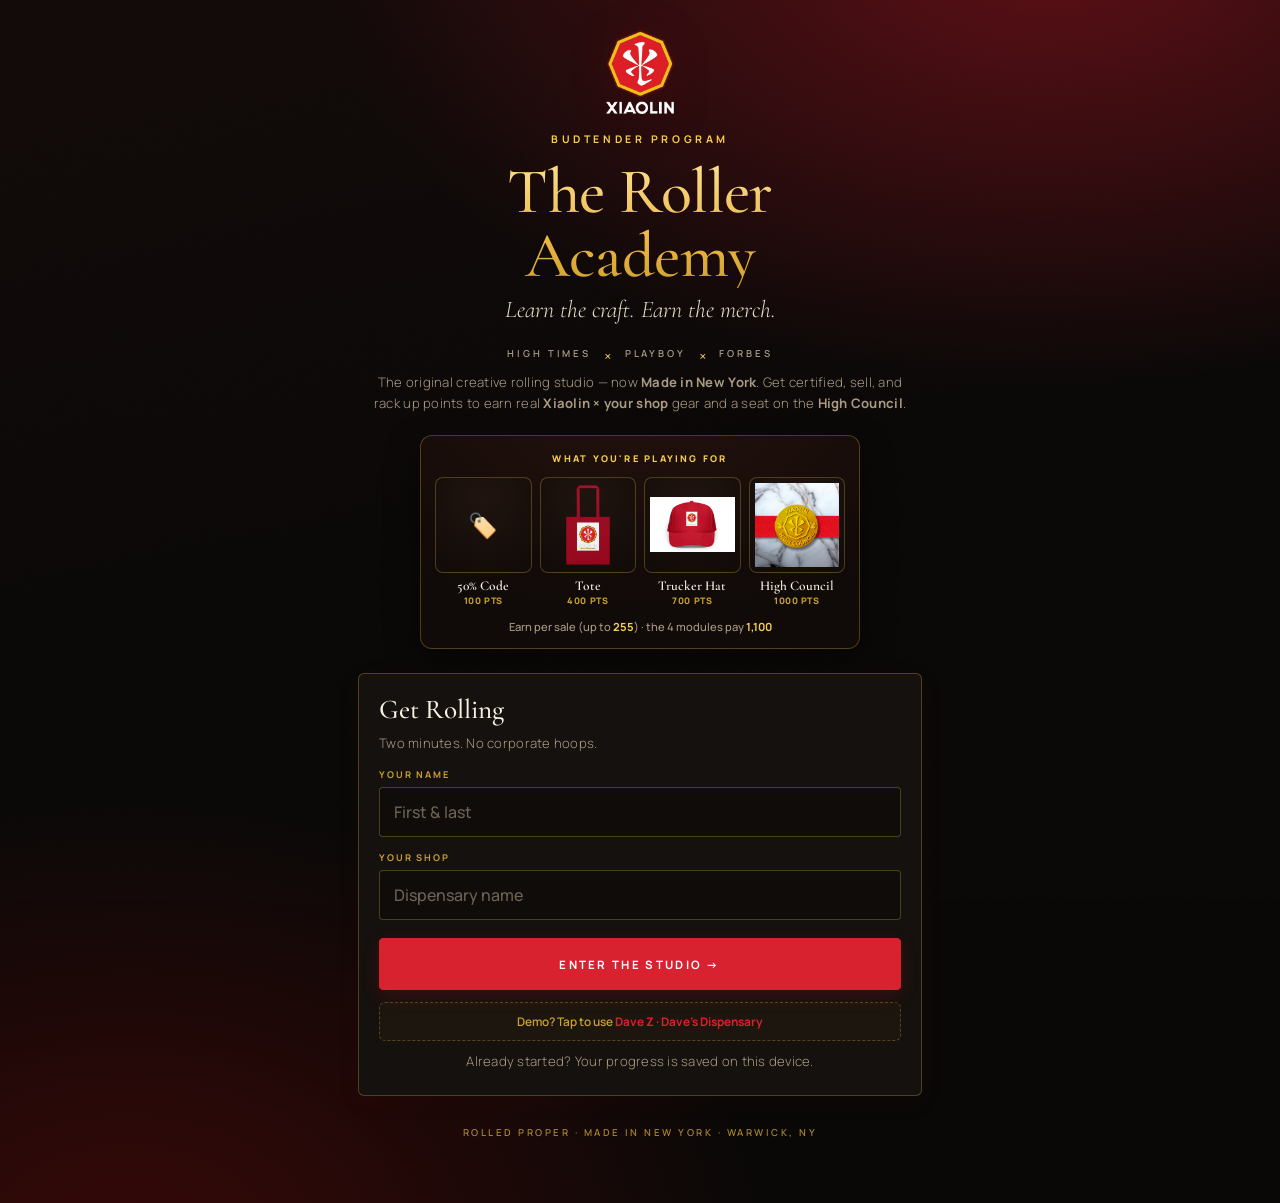
==== index.html @ da80cfe7 "Multi-user + admin panel + exchange; calibrate points; remove OCR (keep receipt pic) - Module points" ====
<!DOCTYPE html>
<html lang="en">
<head>
<meta charset="UTF-8">
<meta name="viewport" content="width=device-width, initial-scale=1, maximum-scale=1, viewport-fit=cover">
<title>Made in Xiaolin · Roller Academy</title>
<meta name="description" content="Budtender training for Made in Xiaolin — Colorado's only creative rolling studio. Learn the lineup, pass the quizzes, earn the merch. Rolled Proper.">
<meta name="theme-color" content="#0a0807">
<link rel="icon" href="img/xiaolin-logo.png">
<link rel="apple-touch-icon" href="img/xiaolin-logo.png">
<!-- Open Graph for shareability -->
<meta property="og:title" content="Made in Xiaolin · Roller Academy">
<meta property="og:description" content="Train on the lineup, pass the quizzes, earn the merch. Rolled Proper.">
<meta property="og:image" content="img/cannagars/godfather.png">
<meta property="og:type" content="website">
<link rel="preconnect" href="https://fonts.googleapis.com">
<link rel="preconnect" href="https://fonts.gstatic.com" crossorigin>
<link href="https://fonts.googleapis.com/css2?family=Cormorant+Garamond:ital,wght@0,400;0,500;0,600;1,400;1,500&family=Manrope:wght@300;400;500;600;700;800&family=Noto+Serif+SC:wght@300;500;700&display=swap" rel="stylesheet">
<link rel="stylesheet" href="styles.css">
</head>
<body>
<div class="paper-noise"></div>
<div class="wrap"><div id="app"></div></div>
<script src="data.js"></script>
<script src="app.js"></script>
</body>
</html>
---- styles.css ----
/* Made in Xiaolin — Roller Academy. Dark luxe theme matching madeinxiaolin.com
   (black #000 / signature gold #f5ce50 / deep red #780a0a) + the SYPP Cloud Bar
   deck's lacquer-red hero. Black + gold + red. */
:root{
  --bg:#0a0807; --bg2:#1f0e0b;
  --ink:#f8f1e2; --ink-soft:#e6dac4; --mute:#ab9a82; --dim:#8b7a68;
  --red:#d8222f; --red-deep:#9a1320; --red-br:#ff5a4a;
  --gold:#f5ce50; --gold-deep:#caa12f; --gold-soft:#f0d98a;
  --line:rgba(245,206,80,.24); --line-soft:rgba(245,206,80,.10);
  --card:#15110e; --card-line:rgba(245,206,80,.26);
  --good:#48b478; --good-soft:rgba(72,180,120,.13);
  --serif:'Cormorant Garamond',Georgia,serif;
  --sc:'Noto Serif SC',serif;
  --sans:'Manrope',-apple-system,BlinkMacSystemFont,'Segoe UI',sans-serif;
}
*{margin:0;padding:0;box-sizing:border-box}
html{scroll-behavior:smooth;-webkit-text-size-adjust:100%;text-size-adjust:100%}
body{
  background:
    radial-gradient(95% 60% at 82% -4%, rgba(154,19,32,.55), transparent 60%),
    radial-gradient(80% 60% at 10% 104%, rgba(122,10,10,.4), transparent 62%),
    linear-gradient(168deg, #120a09, var(--bg) 55%) fixed;
  background-color:var(--bg);
  color:var(--ink);font-family:var(--sans);font-weight:300;-webkit-font-smoothing:antialiased;
  min-height:100vh;min-height:100dvh;
  overflow-x:hidden;overscroll-behavior-y:none;
  -webkit-tap-highlight-color:transparent;
}
.paper-noise{position:fixed;inset:0;z-index:0;pointer-events:none;opacity:.05;mix-blend-mode:overlay;
  background-image:url("data:image/svg+xml,%3Csvg xmlns='http://www.w3.org/2000/svg' width='140' height='140'%3E%3Cfilter id='n'%3E%3CfeTurbulence type='fractalNoise' baseFrequency='.85' numOctaves='2'/%3E%3C/filter%3E%3Crect width='100%25' height='100%25' filter='url(%23n)' opacity='.5'/%3E%3C/svg%3E");}
.wrap{position:relative;z-index:1;max-width:600px;margin:0 auto;
  padding:0 max(18px,env(safe-area-inset-left)) calc(64px + env(safe-area-inset-bottom)) max(18px,env(safe-area-inset-right));}

/* top bar */
.topbar{display:flex;align-items:center;justify-content:space-between;padding:calc(14px + env(safe-area-inset-top)) 2px 14px;}
.topbar .brand{display:flex;align-items:center;gap:10px}
.topbar .brand img{height:34px;width:auto}
.topbar .brand .nm{font-family:var(--serif);font-size:1.15rem;color:var(--gold);font-weight:600;line-height:1;letter-spacing:.01em}
.topbar .brand .ac{font-size:.52rem;letter-spacing:.34em;text-transform:uppercase;color:var(--gold-deep);font-weight:700;margin-top:3px}
.topbar .pts{font-size:.62rem;letter-spacing:.18em;text-transform:uppercase;color:var(--gold-deep);font-weight:700;text-align:right}
.topbar .pts b{display:block;font-family:var(--serif);font-size:1.5rem;color:var(--gold);font-weight:600;letter-spacing:0}

.kicker{font-size:.66rem;letter-spacing:.34em;text-transform:uppercase;color:var(--gold);font-weight:700;margin-bottom:.9rem}
h1{font-family:var(--serif);font-weight:500;font-size:clamp(2.2rem,7vw,3.4rem);line-height:1;letter-spacing:-.01em;
  color:var(--gold);background:linear-gradient(180deg,#fbe08f,#e8b13c 70%,#caa12f);-webkit-background-clip:text;background-clip:text;-webkit-text-fill-color:transparent}
h2{font-family:var(--serif);font-weight:500;font-size:1.7rem;line-height:1.05;color:var(--ink);margin-bottom:.5rem}
h3{font-weight:700;font-size:.95rem;color:var(--ink)}
.lead{font-size:1.08rem;font-weight:300;line-height:1.55;color:var(--ink-soft);}
p{font-weight:300;line-height:1.62;color:var(--ink-soft);}
.serif-i{font-family:var(--serif);font-style:italic;color:var(--gold-deep);font-weight:500}
.gold{color:var(--gold-deep);font-weight:600}.red-t{color:var(--red);font-weight:600}
.hr{height:2px;background:linear-gradient(90deg,var(--gold),var(--red),transparent);border:0;margin:1.4rem 0;opacity:.75}
.sub{font-size:.82rem;color:var(--mute);letter-spacing:.02em;margin-top:.4rem}
.tag{display:inline-block;border:1px solid var(--line);border-radius:2px;padding:.4em 1em;font-size:.6rem;letter-spacing:.24em;text-transform:uppercase;color:var(--gold-deep);font-weight:700}

/* hero cover */
.cover{text-align:center;padding:30px 6px 10px}
.cover .seal{height:84px;width:auto;margin:0 auto 18px;display:block;filter:drop-shadow(0 4px 18px rgba(90,8,14,.25))}
.cover h1{font-size:clamp(2.6rem,9vw,4rem)}
.cover .promise{font-family:var(--serif);font-style:italic;font-size:1.5rem;color:var(--ink-soft);margin-top:.4rem}
.cover .marque{display:flex;align-items:center;justify-content:center;gap:.8rem;font-size:.6rem;letter-spacing:.3em;text-transform:uppercase;color:var(--mute);margin:18px 0 6px;font-weight:600;flex-wrap:wrap}
.cover .marque .x{color:var(--gold);font-family:var(--serif);font-style:italic;font-size:1.2rem;letter-spacing:0}

/* cards */
.card{background:var(--card);border:1px solid var(--card-line);border-radius:6px;padding:22px 20px;margin:14px 0;box-shadow:0 6px 24px rgba(90,8,14,.07)}
.card.flush{padding:0;overflow:hidden}
.field{margin-top:14px}
label{display:block;font-size:.58rem;letter-spacing:.2em;text-transform:uppercase;color:var(--gold-deep);font-weight:700;margin-bottom:6px}
input{width:100%;padding:13px 14px;background:#0f0c0a;border:1.5px solid var(--card-line);border-radius:4px;
  font-family:var(--sans);font-size:16px;color:var(--ink);font-weight:500;transition:border-color .15s,box-shadow .15s}
input:focus{outline:none;border-color:var(--gold);box-shadow:0 0 0 3px rgba(245,206,80,.14)}
input::placeholder{color:#6f6354}

.btn{display:block;width:100%;padding:16px 0;margin-top:18px;background:var(--red);color:#fff;border:1.5px solid var(--red);
  border-radius:4px;font-family:var(--sans);font-size:.72rem;font-weight:700;letter-spacing:.2em;text-transform:uppercase;
  cursor:pointer;box-shadow:0 6px 18px rgba(179,18,31,.22);transition:all .16s;text-align:center;
  touch-action:manipulation;-webkit-user-select:none;user-select:none;min-height:52px}
.btn:active{transform:scale(.985);box-shadow:0 3px 10px rgba(179,18,31,.2)}
.btn:disabled{opacity:.4;cursor:not-allowed;transform:none}
.btn.ghost{background:transparent;color:var(--red);box-shadow:none}
.btn.ghost:hover{background:rgba(179,18,31,.06)}
.btn.gold{background:var(--gold);border-color:var(--gold);box-shadow:0 6px 18px rgba(169,121,26,.28);color:#241400}
.btn.gold:hover{background:var(--gold-deep)}

.err{color:var(--red);font-size:.78rem;margin-top:10px;font-weight:600;display:none}
.err.show{display:block}
.demo-hint{text-align:center;margin-top:12px;font-size:.74rem;color:var(--gold-deep);font-weight:600;cursor:pointer;
  border:1px dashed var(--card-line);border-radius:6px;padding:9px 10px;background:rgba(169,121,26,.05);touch-action:manipulation}
.demo-hint:active{background:rgba(169,121,26,.12)}
.demo-hint strong{color:var(--red)}

/* progress */
.prog-outer{background:var(--line-soft);border-radius:8px;height:12px;overflow:hidden;margin:8px 0 4px}
.prog-inner{background:linear-gradient(90deg,var(--gold),var(--red));height:100%;width:0;transition:width .5s;border-radius:8px}
.prog-label{font-size:.72rem;color:var(--mute);font-weight:600;letter-spacing:.04em}

/* training modules */
.mod-head{display:flex;align-items:center;justify-content:space-between;gap:10px;margin:22px 0 10px;padding-bottom:8px;border-bottom:1px solid var(--line-soft)}
.mod-head .mod-lvl{display:inline-block;font-size:.54rem;letter-spacing:.18em;text-transform:uppercase;font-weight:800;
  color:#241400;background:var(--gold);padding:3px 8px;border-radius:100px;margin-right:9px;vertical-align:middle}
.mod-head .mod-ttl{font-family:var(--serif);font-size:1.35rem;color:var(--ink);font-weight:600}
.mod-head .mod-bonus{flex-shrink:0;font-size:.62rem;letter-spacing:.1em;text-transform:uppercase;font-weight:800;color:var(--gold-deep);white-space:nowrap}
.mod-head.done .mod-bonus{color:var(--good)}
.mod-head.done .mod-lvl{background:var(--good);color:#fff}
.mod-head.capstone .mod-lvl{background:linear-gradient(180deg,#fbe08f,#caa12f);color:#241400}
.mod-head.capstone .mod-ttl{color:var(--gold)}
.sect-card.council-card{background:radial-gradient(120% 120% at 50% 0%, #1c0a08, #100a08 75%);border-color:var(--gold-soft)}
.sect-card.council-card .st{color:var(--gold)}
.sect-card.council-card.locked{opacity:.6}

/* section grid */
.sect-grid{display:grid;grid-template-columns:1fr 1fr;gap:12px;margin:16px 0}
.sect-card{display:block;text-decoration:none;color:var(--ink);background:var(--card);border:1px solid var(--card-line);
  border-radius:6px;padding:16px 15px;position:relative;transition:transform .15s,box-shadow .15s,border-color .15s}
.sect-card:hover{transform:translateY(-2px);box-shadow:0 8px 20px rgba(90,8,14,.1);border-color:var(--red)}
.sect-card.passed{border-color:var(--good);background:var(--good-soft)}
.sect-card.locked{opacity:.55;pointer-events:none}
.sect-card .sn{font-size:.56rem;letter-spacing:.2em;text-transform:uppercase;color:var(--gold-deep);font-weight:700}
.sect-card .st{font-family:var(--serif);font-size:1.25rem;font-weight:600;color:var(--ink);line-height:1.05;margin-top:3px}
.sect-card .sd{font-size:.7rem;color:var(--mute);margin-top:3px}
.sect-card .badge{position:absolute;top:12px;right:13px;font-size:1rem;font-weight:800}
.sect-card.passed .badge{color:var(--good)}

/* training reading view */
.reader-hero{width:100%;height:200px;object-fit:cover;border-radius:6px;margin-bottom:6px;border:1px solid var(--card-line)}
.reader p{margin-bottom:1rem;font-size:1.02rem}
.reader p:first-of-type{font-size:1.12rem;color:var(--ink)}

/* products */
.prod-row{display:flex;gap:14px;align-items:center;padding:14px 0;border-bottom:1px solid var(--line-soft)}
.prod-row:last-child{border-bottom:0}
.prod-row img{width:64px;height:64px;object-fit:contain;flex-shrink:0;filter:drop-shadow(0 4px 10px rgba(90,8,14,.18))}
.prod-row .pn{font-family:var(--serif);font-size:1.15rem;color:var(--ink);font-weight:600;line-height:1}
.prod-row .pl{font-size:.58rem;letter-spacing:.16em;text-transform:uppercase;color:var(--gold-deep);font-weight:700;margin:3px 0}
.prod-row .pinfo{flex:1;min-width:0}
.prod-row .pspecs{font-family:var(--sc);font-size:.72rem;color:var(--gold-deep);font-weight:500;margin:2px 0 3px;letter-spacing:.01em}
.prod-row .pprice{flex-shrink:0;align-self:flex-start;font-family:var(--serif);font-weight:600;font-size:1.25rem;color:var(--gold);margin-left:6px;white-space:nowrap}
.prod-row .pprice.none{font-size:.7rem;color:var(--dim);font-weight:600;font-family:var(--sans);letter-spacing:.04em;align-self:center}
.prod-row .pprice .pearn{display:block;font-family:var(--sans);font-size:.56rem;letter-spacing:.08em;text-transform:uppercase;color:var(--good);font-weight:800;margin-top:2px;text-align:right}
.prod-row .pb{font-size:.78rem;color:var(--mute);line-height:1.4}

/* official spec sheet */
.spec-link{display:block;text-decoration:none;margin:6px 0 4px}
.spec-sheet{width:100%;border-radius:6px;border:1px solid var(--card-line);box-shadow:0 6px 20px rgba(90,8,14,.1);display:block}
.spec-link span{display:block;text-align:center;font-size:.62rem;letter-spacing:.16em;text-transform:uppercase;color:var(--gold-deep);font-weight:700;margin-top:6px}

/* training movie CTA */
.movie-cta{display:block;text-decoration:none;background:linear-gradient(150deg,#5d090f,#7c0d15);color:#ffe6a8;
  border:1px solid var(--gold-soft);border-radius:8px;padding:15px 18px;margin:4px 0 16px;font-weight:700;font-size:.95rem;
  font-family:var(--serif);box-shadow:0 6px 18px rgba(90,8,14,.18);transition:transform .15s}
.movie-cta:active{transform:scale(.99)}
.movie-cta span{display:block;font-family:var(--sans);font-weight:500;font-size:.7rem;letter-spacing:.04em;color:#e7c9ad;margin-top:3px;text-transform:none}

/* quiz */
.qcard{background:var(--card);border:1px solid var(--card-line);border-radius:6px;padding:18px;margin:14px 0;transition:border-color .15s}
.qcard.correct{border-color:var(--good);background:var(--good-soft)}
.qcard.wrong{border-color:var(--red);background:rgba(216,34,47,.12)}
.qprompt{font-family:var(--serif);font-size:1.3rem;font-weight:600;color:var(--ink);line-height:1.2;margin-bottom:12px}
.qopt{display:flex;align-items:flex-start;gap:10px;padding:12px 14px;border:1.5px solid var(--card-line);border-radius:4px;
  cursor:pointer;background:#0f0c0a;margin-bottom:8px;transition:border-color .12s,background .12s}
.qopt:hover{border-color:var(--gold)}
.qopt.sel{border-color:var(--gold);background:rgba(245,206,80,.10)}
.qopt input{width:18px;height:18px;margin-top:2px;accent-color:var(--red);flex-shrink:0}
.qopt span{font-size:.92rem;color:var(--ink-soft);font-weight:400;line-height:1.35}
.qexplain{margin-top:10px;font-size:.82rem;color:var(--ink-soft);line-height:1.45;padding:10px 13px;background:rgba(169,121,26,.08);border-radius:4px;border-left:3px solid var(--gold)}
.qexplain strong{color:var(--ink)}

/* score / unlock */
.score{border-radius:8px;padding:24px;text-align:center;margin:18px 0;color:#fff}
.score.pass{background:linear-gradient(150deg,var(--good),#0f5c2d)}
.score.fail{background:linear-gradient(150deg,var(--red-deep),var(--red))}
.score .pct{font-family:var(--serif);font-size:3.2rem;line-height:1;font-weight:600}
.score .tag{color:rgba(255,255,255,.9);border:0;padding:0;display:block;margin-top:4px}
.score .msg{margin-top:10px;font-size:.92rem;line-height:1.5;color:rgba(255,255,255,.95)}

.unlock{background:linear-gradient(150deg,#5d090f,#7c0d15 60%,var(--gold-deep));color:#f7efdd;border-radius:10px;
  padding:26px 22px;text-align:center;margin:18px 0;box-shadow:0 14px 40px rgba(90,8,14,.3);border:1px solid var(--gold-soft)}
.unlock .ut{font-size:.6rem;letter-spacing:.3em;text-transform:uppercase;color:var(--gold-soft);font-weight:700}
.unlock h2{font-family:var(--serif);color:#fff;font-size:2rem;margin:8px 0 4px}
.unlock .code{font-family:var(--sc);font-size:1.5rem;letter-spacing:.12em;background:rgba(255,255,255,.1);
  border:1px dashed var(--gold-soft);padding:12px;border-radius:6px;margin:14px 0;color:#ffe6a8;font-weight:500;word-break:break-all}
.unlock .gv{font-size:.85rem;color:#e7c9ad;margin-top:8px}

/* code chip on dashboard */
.codechip{background:var(--gold);color:#241400;border-radius:6px;padding:14px 16px;text-align:center;margin:12px 0}
.codechip .l{font-size:.56rem;letter-spacing:.2em;text-transform:uppercase;font-weight:700}
.codechip .c{font-family:var(--sc);font-size:1.3rem;letter-spacing:.12em;margin-top:4px;font-weight:500}
.codechip.locked{background:rgba(245,206,80,.05);border:1px dashed var(--card-line);color:var(--mute)}

.perks{display:grid;grid-template-columns:1fr 1fr;gap:10px;margin-top:8px}
.perk{background:var(--card);border:1px solid var(--card-line);border-radius:6px;padding:14px}
.perk .pi{font-size:1.3rem}
.perk .pt{font-family:var(--serif);font-size:1.05rem;color:var(--ink);font-weight:600;margin-top:4px;line-height:1.05}
.perk .pp{font-size:.74rem;color:var(--mute);margin-top:3px;line-height:1.35}

/* cover earn-strip (merch hype) */
.earn-strip{margin:20px auto 0;max-width:440px;padding:16px 14px 14px;border-radius:12px;
  background:radial-gradient(120% 120% at 50% -10%, #23110d, #100a08 75%);border:1px solid var(--card-line);box-shadow:0 12px 34px rgba(0,0,0,.4)}
.earn-strip .es-head{font-size:.58rem;letter-spacing:.24em;text-transform:uppercase;color:var(--gold);font-weight:800;margin-bottom:12px}
.earn-strip .es-row{display:grid;grid-template-columns:repeat(4,1fr);gap:8px}
.es-item{display:flex;flex-direction:column;align-items:center}
.es-pic{width:100%;aspect-ratio:1;border-radius:8px;background:radial-gradient(120% 120% at 50% 20%,#20140f,#0c0807);
  border:1px solid var(--card-line);display:flex;align-items:center;justify-content:center;overflow:hidden}
.es-pic img{width:100%;height:100%;object-fit:contain;padding:5px}
.es-pic span{font-size:1.5rem}
.es-c{font-family:var(--serif);font-size:.84rem;color:var(--ink);font-weight:600;margin-top:6px;line-height:1.05;text-align:center}
.es-p{font-size:.56rem;letter-spacing:.06em;text-transform:uppercase;color:var(--gold-deep);font-weight:800;margin-top:1px}
.earn-strip .es-rule{font-size:.7rem;color:var(--mute);font-weight:500;margin-top:12px;text-align:center}
.earn-strip .es-rule b{color:var(--gold)}

/* points hero */
.pts-hero{position:relative;overflow:hidden;margin:16px 0 6px;padding:24px 20px 18px;border-radius:12px;text-align:center;
  background:radial-gradient(120% 100% at 50% -10%, #2a0f0c, #100a08 72%);border:1px solid var(--card-line);
  box-shadow:0 14px 40px rgba(0,0,0,.45)}
.pts-hero .ph-glow{position:absolute;top:-40%;left:50%;transform:translateX(-50%);width:240px;height:240px;
  background:radial-gradient(circle, rgba(245,206,80,.28), transparent 62%);pointer-events:none}
.pts-hero .ph-num{position:relative;font-family:var(--serif);font-weight:600;font-size:3.6rem;line-height:1;
  background:linear-gradient(180deg,#fbe899,#e8b13c 70%,#caa12f);-webkit-background-clip:text;background-clip:text;-webkit-text-fill-color:transparent}
.pts-hero .ph-num span{font-size:1rem;letter-spacing:.1em;text-transform:uppercase;margin-left:7px;-webkit-text-fill-color:var(--gold-deep)}
.pts-hero .ph-sub{position:relative;color:var(--ink-soft);font-size:.85rem;font-weight:600;margin-top:4px}
.pts-hero .ph-bar{position:relative;height:10px;border-radius:6px;background:rgba(245,206,80,.12);margin:18px 0 22px;overflow:visible}
.pts-hero .ph-fill{height:100%;border-radius:6px;background:linear-gradient(90deg,var(--red),var(--gold));box-shadow:0 0 14px rgba(245,206,80,.5);transition:width .6s}
.pts-hero .ph-cap{position:absolute;top:14px;transform:translateX(-50%);font-size:.54rem;letter-spacing:.05em;color:var(--dim);font-weight:700;white-space:nowrap}
.pts-hero .ph-cap.end{left:auto;right:0;transform:none;color:var(--gold)}
.pts-hero .ph-rule{position:relative;font-size:.74rem;color:var(--mute);font-weight:500}
.pts-hero .ph-rule b{color:var(--gold)}

/* rewards vault header */
.vault-head{display:flex;align-items:baseline;justify-content:space-between;margin:26px 0 10px}
.vault-head h3{font-family:var(--serif);font-size:1.5rem;color:var(--gold);font-weight:600}
.vault-link{font-size:.66rem;letter-spacing:.16em;text-transform:uppercase;color:var(--red-br);font-weight:700;text-decoration:none}

/* merch ladder */
.merch-ladder{display:flex;flex-direction:column;gap:12px}
.merch-ladder.compact{display:grid;grid-template-columns:1fr 1fr;gap:10px}
.ml-item{display:flex;gap:14px;align-items:center;background:var(--card);border:1px solid var(--card-line);border-radius:10px;overflow:hidden;transition:border-color .15s}
.merch-ladder.compact .ml-item{flex-direction:column;gap:0;text-align:center}
.ml-item.got{border-color:var(--gold);box-shadow:0 0 0 1px rgba(245,206,80,.3),0 8px 24px rgba(245,206,80,.08)}
.ml-item.locked{opacity:.82}
.ml-media{position:relative;width:108px;height:108px;flex-shrink:0;display:flex;align-items:center;justify-content:center;
  background:radial-gradient(120% 120% at 50% 20%, #20140f, #0c0807);overflow:hidden}
.merch-ladder.compact .ml-media{width:100%;height:120px}
.ml-media img{width:100%;height:100%;object-fit:contain;padding:8px}
.ml-item.locked .ml-media img{filter:grayscale(.55) brightness(.8)}
.ml-ico{font-size:2.6rem}
.ml-badge{position:absolute;bottom:6px;left:50%;transform:translateX(-50%);font-size:.56rem;letter-spacing:.08em;font-weight:800;
  text-transform:uppercase;padding:3px 9px;border-radius:100px;white-space:nowrap;
  background:rgba(0,0,0,.7);color:var(--gold);border:1px solid var(--card-line)}
.ml-item.got .ml-badge{background:var(--gold);color:#241400;border-color:var(--gold)}
.ml-body{padding:12px 14px 12px 0;flex:1;min-width:0}
.merch-ladder.compact .ml-body{padding:10px 10px 14px}
.ml-t{font-family:var(--serif);font-size:1.2rem;color:var(--ink);font-weight:600;line-height:1.05}
.ml-co{font-size:.6rem;letter-spacing:.14em;text-transform:uppercase;color:var(--gold-deep);font-weight:700;margin-top:3px}
.ml-d{font-size:.78rem;color:var(--mute);line-height:1.4;margin-top:5px}

/* admin chip */
.admin-chip{font-size:.56rem;letter-spacing:.16em;text-transform:uppercase;font-weight:800;color:#241400;background:var(--gold);
  padding:5px 10px;border-radius:100px;text-decoration:none;white-space:nowrap}
.admin-chip:active{opacity:.85}

/* admin panel */
.wrap-admin{position:relative;z-index:1;max-width:680px;margin:0 auto;
  padding:max(14px,env(safe-area-inset-top)) 18px calc(56px + env(safe-area-inset-bottom))}
.adm-stats{display:grid;grid-template-columns:repeat(4,1fr);gap:8px;margin:14px 0 18px}
.adm-stat{background:var(--card);border:1px solid var(--card-line);border-radius:8px;padding:12px 6px;text-align:center}
.adm-stat b{display:block;font-family:var(--serif);font-size:1.5rem;color:var(--gold);font-weight:600;line-height:1}
.adm-stat{font-size:.54rem;letter-spacing:.12em;text-transform:uppercase;color:var(--mute);font-weight:700}
.adm-store{font-family:var(--serif);font-size:1.05rem;color:var(--ink);font-weight:600;margin:16px 0 8px;display:flex;justify-content:space-between;align-items:baseline}
.adm-store span{font-family:var(--sans);font-size:.6rem;letter-spacing:.14em;text-transform:uppercase;color:var(--gold-deep);font-weight:700}
.adm-user{display:flex;align-items:center;justify-content:space-between;gap:10px;background:var(--card);border:1px solid var(--card-line);
  border-radius:8px;padding:13px 15px;margin-bottom:8px;text-decoration:none;transition:border-color .15s}
.adm-user:active{border-color:var(--gold)}
.au-n{font-family:var(--serif);font-size:1.1rem;color:var(--ink);font-weight:600;display:flex;align-items:center;gap:7px}
.au-admin{font-size:.5rem;letter-spacing:.1em;background:var(--red);color:#fff;padding:2px 6px;border-radius:100px;font-weight:800;font-family:var(--sans)}
.au-s{font-size:.72rem;color:var(--mute);margin-top:2px}
.au-p{flex-shrink:0;font-family:var(--serif);font-size:1.4rem;color:var(--gold);font-weight:600;text-align:right;line-height:1}
.au-p span{display:block;font-family:var(--sans);font-size:.5rem;letter-spacing:.12em;text-transform:uppercase;color:var(--mute);font-weight:700}
.qc-out{margin-top:14px;text-align:center;background:rgba(245,206,80,.06);border:1px solid var(--card-line);border-radius:8px;padding:16px}
.qc-h{font-family:var(--serif);font-size:1.05rem;color:var(--good);font-weight:600}
.qc-qr{width:150px;height:150px;border-radius:8px;margin:10px auto;display:block;background:#fff;padding:6px}
.qc-link{font-family:var(--sc);font-size:.72rem;color:var(--gold);word-break:break-all;cursor:pointer;background:rgba(0,0,0,.3);padding:8px;border-radius:6px}
.qc-hint{font-size:.68rem;color:var(--mute);margin-top:8px}
.cert-score{display:flex;align-items:center;justify-content:space-between;background:var(--good-soft);border:1px solid var(--good);
  border-radius:8px;padding:11px 16px;margin:10px 0}
.cert-score span{font-size:.66rem;letter-spacing:.14em;text-transform:uppercase;color:var(--good);font-weight:800}
.cert-score b{font-family:var(--serif);font-size:1.6rem;color:var(--good);font-weight:700}

/* exchange */
.ex-grid{display:grid;grid-template-columns:1fr 1fr;gap:12px;margin:8px 0}
.ex-item{background:var(--card);border:1px solid var(--card-line);border-radius:10px;overflow:hidden;display:flex;flex-direction:column}
.ex-item.can{border-color:var(--gold)}
.ex-media{position:relative;height:120px;background:radial-gradient(120% 120% at 50% 20%,#20140f,#0c0807);display:flex;align-items:center;justify-content:center}
.ex-media img{width:100%;height:100%;object-fit:contain;padding:10px}
.ex-item.no .ex-media img{filter:grayscale(.5) brightness(.85)}
.ex-tag{position:absolute;top:7px;left:7px;font-size:.5rem;letter-spacing:.12em;text-transform:uppercase;font-weight:800;
  background:rgba(0,0,0,.65);color:var(--gold);border:1px solid var(--card-line);padding:2px 7px;border-radius:100px}
.ex-b{padding:11px 12px 13px}
.ex-n{font-family:var(--serif);font-size:1.05rem;color:var(--ink);font-weight:600;line-height:1.1}
.ex-p{font-family:var(--sc);font-size:.82rem;color:var(--gold-deep);font-weight:600;margin:3px 0 8px}
.ex-b .btn{margin-top:0;font-size:.6rem;padding:11px 0;min-height:0}

/* receipt thumbs + sale rows */
.rcpt-thumb{width:34px;height:34px;object-fit:cover;border-radius:4px;border:1px solid var(--card-line);cursor:pointer;flex-shrink:0}
.sale-row .sr-name{flex:1;min-width:0}
.sale-row .sr-pts{color:var(--good);font-weight:700;font-family:var(--sans);font-size:.78rem}
.sale-row .sr-amt{font-family:var(--sc);color:var(--gold-deep);font-weight:600}
.img-light{position:fixed;inset:0;z-index:50;background:rgba(0,0,0,.88);display:flex;align-items:center;justify-content:center;padding:24px;cursor:zoom-out}
.img-light img{max-width:100%;max-height:100%;border-radius:8px;box-shadow:0 12px 50px rgba(0,0,0,.6)}

/* commissary redemption rows */
.comm-row{display:flex;align-items:center;gap:13px;padding:11px 0;border-bottom:1px solid var(--line-soft)}
.comm-row:last-child{border-bottom:0}
.comm-row img{width:46px;height:46px;object-fit:contain;flex-shrink:0}
.comm-row.got img{filter:drop-shadow(0 0 8px rgba(245,206,80,.4))}
.comm-row .comm-n{flex:1;font-family:var(--serif);font-size:1.1rem;color:var(--ink);font-weight:600}
.comm-row .comm-p{font-family:var(--sc);font-size:.82rem;color:var(--gold-deep);font-weight:600;white-space:nowrap}
.comm-row.got .comm-p{color:var(--good)}

/* locked council */
.council.locked{filter:saturate(.9)}
.council-seal.dim{filter:grayscale(.5) brightness(.7);opacity:.85}

/* two-step unlock tracker */
.unlock-steps{margin-top:14px;display:flex;flex-direction:column;gap:8px}
.unlock-step{display:flex;align-items:center;gap:11px;padding:11px 13px;border:1.5px solid var(--card-line);border-radius:6px;background:#0f0c0a}
.unlock-step.done{border-color:var(--good);background:var(--good-soft)}
.unlock-step .us-tick{flex-shrink:0;width:24px;height:24px;border-radius:50%;display:flex;align-items:center;justify-content:center;
  font-weight:800;font-size:.9rem;background:var(--line-soft);color:var(--mute)}
.unlock-step.done .us-tick{background:var(--good);color:#fff}
.unlock-step .us-l{font-family:var(--serif);font-size:1.05rem;font-weight:600;color:var(--ink);line-height:1.1}
.unlock-step .us-s{font-size:.72rem;color:var(--mute);margin-top:1px}

/* receipt scanner */
.sel{width:100%;padding:14px;min-height:52px;background:#0f0c0a;border:1.5px solid var(--card-line);border-radius:4px;
  font-family:var(--sans);font-size:16px;color:var(--ink);font-weight:500;-webkit-appearance:none;appearance:none;
  background-image:url("data:image/svg+xml,%3Csvg xmlns='http://www.w3.org/2000/svg' width='12' height='8'%3E%3Cpath d='M1 1l5 5 5-5' stroke='%23f5ce50' stroke-width='1.6' fill='none'/%3E%3C/svg%3E");
  background-repeat:no-repeat;background-position:right 16px center;padding-right:38px}
.sel:focus{outline:none;border-color:var(--gold);box-shadow:0 0 0 3px rgba(245,206,80,.14)}
.scan-drop{display:flex;align-items:center;justify-content:center;min-height:160px;padding:20px 16px;border:2px dashed var(--card-line);
  border-radius:8px;background:rgba(169,121,26,.05);cursor:pointer;text-align:center;overflow:hidden;transition:border-color .15s,background .15s}
.scan-drop > div{width:100%;max-width:100%}
.scan-t{max-width:100%;text-transform:none}
.scan-s{text-transform:none}
.scan-drop:hover{border-color:var(--red)}
.scan-drop.scanning{border-color:var(--gold);background:rgba(169,121,26,.12)}
.scan-drop.captured{border-style:solid;border-color:var(--good);padding:0}
.scan-ico{font-size:2.2rem}
.scan-t{font-family:var(--serif);font-size:1.1rem;color:var(--ink);font-weight:600;margin-top:6px;line-height:1.2}
.scan-s{font-size:.7rem;color:var(--mute);margin-top:3px;letter-spacing:.02em}
.scan-prev{width:100%;max-height:280px;object-fit:cover;display:block}

/* OCR result */
.ocr{margin-top:12px;border-radius:6px;padding:13px 15px;font-size:.86rem;line-height:1.45}
.ocr.scanning{background:rgba(245,206,80,.08);border:1px solid var(--card-line);color:var(--gold-soft);font-weight:600;display:flex;align-items:center;gap:8px}
.ocr.ok{background:var(--good-soft);border:1px solid var(--good);color:var(--ink)}
.ocr.warn{background:rgba(216,34,47,.10);border:1px solid var(--red);color:var(--ink-soft)}
.ocr .ocr-h{font-family:var(--serif);font-size:1.1rem;font-weight:600;margin-bottom:3px}
.ocr.ok .ocr-h{color:var(--good)} .ocr.warn .ocr-h{color:var(--red-br)}
.ocr .ocr-d{font-size:.82rem;color:var(--ink-soft);margin-top:2px}
.ocr .ocr-d b{color:var(--gold)}
.ocr .spin{display:inline-block;animation:ocrspin 1s linear infinite;font-size:1.1rem}
@keyframes ocrspin{to{transform:rotate(360deg)}}
.sale-row{display:flex;justify-content:space-between;align-items:center;gap:10px;padding:11px 0;border-bottom:1px solid var(--line-soft);font-size:.9rem;color:var(--ink-soft)}
.sale-row:last-child{border-bottom:0}.sale-row span:last-child{font-family:var(--sc);color:var(--gold-deep);font-weight:600}

/* High Council — ultimate prize block */
.council{background:radial-gradient(120% 90% at 50% 0%, #1a0407, #0c0204 70%);border:1px solid var(--gold-soft);
  border-radius:12px;padding:30px 22px 26px;text-align:center;margin:18px 0;color:#f7efdd;
  box-shadow:0 16px 48px rgba(0,0,0,.4),0 0 70px rgba(216,34,47,.12)}
.council-seal{width:120px;height:120px;border-radius:50%;object-fit:cover;margin:0 auto 14px;display:block;
  border:2px solid var(--gold-soft);box-shadow:0 0 36px rgba(240,207,134,.4)}
.council-links{display:flex;gap:10px;justify-content:center;margin-top:16px;flex-wrap:wrap}
.council-links a{color:var(--gold-soft);font-size:.74rem;letter-spacing:.06em;font-weight:600;text-decoration:none;
  border:1px solid rgba(240,207,134,.4);border-radius:100px;padding:8px 14px;transition:background .15s}
.council-links a:hover{background:rgba(240,207,134,.12)}

.foot{text-align:center;font-size:.6rem;letter-spacing:.26em;text-transform:uppercase;color:var(--gold-deep);font-weight:600;margin-top:30px;opacity:.8}
.backlink{display:inline-block;font-size:.7rem;letter-spacing:.18em;text-transform:uppercase;color:var(--red);font-weight:700;text-decoration:none;margin:2px 0;padding:8px 2px}
.backlink:hover{color:var(--red-deep)}
.hidden{display:none!important}

/* ---------- mobile / touch ---------- */
.sect-card,.qopt,.scan-drop,.council-links a,.backlink,.btn,.sel,select{touch-action:manipulation}
.council-links a{min-height:44px;display:inline-flex;align-items:center}
/* touch press feedback */
.sect-card:active{transform:scale(.985)}
.qopt:active{background:rgba(179,18,31,.06)}
/* On touch devices, kill hover transforms so they don't "stick" after a tap */
@media (hover:none){
  .sect-card:hover,.qopt:hover,.btn.ghost:hover,.scan-drop:hover{transform:none}
  .sect-card:hover{box-shadow:0 6px 14px rgba(90,8,14,.06)}
}
@media(max-width:430px){
  .cover{padding-top:20px}
  .sect-grid,.perks{grid-template-columns:1fr}
  .wrap{padding-bottom:calc(48px + env(safe-area-inset-bottom))}
  .topbar .pts b{font-size:1.3rem}
  .topbar .brand img{height:30px}
  h1{font-size:clamp(2rem,9vw,2.6rem)}
  .card{padding:18px 16px}
  .reader-hero{height:170px}
  .council{padding:26px 18px 22px}
  .council-seal{width:104px;height:104px}
}
@media(max-width:360px){
  .topbar .brand .nm{font-size:1rem}
  .cover .promise{font-size:1.3rem}
}
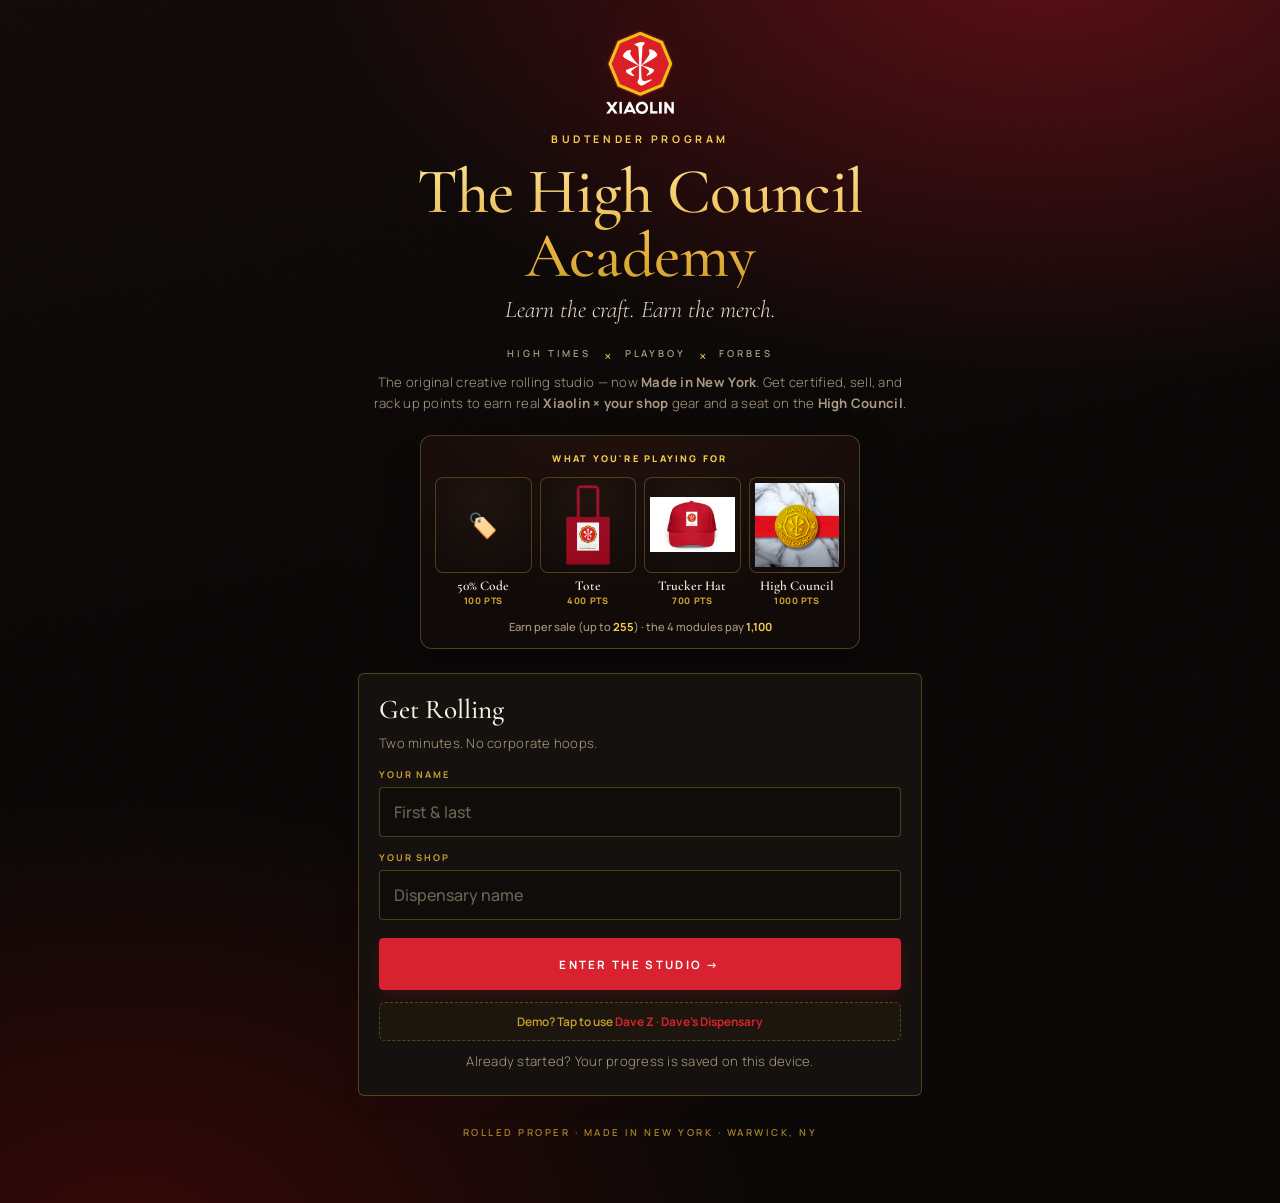
==== commit 30999fd3: "Chris's terminology renames + High Council Events section - Renames: Roller Academy→High Council Aca" ====
--- a/index.html
+++ b/index.html
@@ -3,13 +3,13 @@
 <head>
 <meta charset="UTF-8">
 <meta name="viewport" content="width=device-width, initial-scale=1, maximum-scale=1, viewport-fit=cover">
-<title>Made in Xiaolin · Roller Academy</title>
+<title>Made in Xiaolin · High Council Academy</title>
 <meta name="description" content="Budtender training for Made in Xiaolin — Colorado's only creative rolling studio. Learn the lineup, pass the quizzes, earn the merch. Rolled Proper.">
 <meta name="theme-color" content="#0a0807">
 <link rel="icon" href="img/xiaolin-logo.png">
 <link rel="apple-touch-icon" href="img/xiaolin-logo.png">
 <!-- Open Graph for shareability -->
-<meta property="og:title" content="Made in Xiaolin · Roller Academy">
+<meta property="og:title" content="Made in Xiaolin · High Council Academy">
 <meta property="og:description" content="Train on the lineup, pass the quizzes, earn the merch. Rolled Proper.">
 <meta property="og:image" content="img/cannagars/godfather.png">
 <meta property="og:type" content="website">
--- a/styles.css
+++ b/styles.css
@@ -253,6 +253,17 @@
 .ml-co{font-size:.6rem;letter-spacing:.14em;text-transform:uppercase;color:var(--gold-deep);font-weight:700;margin-top:3px}
 .ml-d{font-size:.78rem;color:var(--mute);line-height:1.4;margin-top:5px}
 
+/* High Council events */
+.ev-list{display:flex;flex-direction:column;gap:10px}
+.ev-row{display:flex;gap:13px;background:var(--card);border:1px solid var(--card-line);border-radius:10px;padding:13px 14px}
+.ev-date{flex-shrink:0;width:50px;text-align:center;background:radial-gradient(120% 120% at 50% 0%,#2a0f0c,#100a08);border:1px solid var(--card-line);border-radius:8px;padding:8px 0;align-self:flex-start}
+.ev-date .ev-mo{display:block;font-size:.56rem;letter-spacing:.14em;text-transform:uppercase;color:var(--gold);font-weight:800}
+.ev-date .ev-day{display:block;font-family:var(--serif);font-size:1.5rem;color:var(--ink);font-weight:600;line-height:1}
+.ev-type{font-size:.56rem;letter-spacing:.14em;text-transform:uppercase;color:var(--gold-deep);font-weight:800}
+.ev-t{font-family:var(--serif);font-size:1.15rem;color:var(--ink);font-weight:600;line-height:1.1;margin-top:2px}
+.ev-note{font-size:.78rem;color:var(--mute);line-height:1.4;margin-top:3px}
+.ev-where{font-size:.68rem;color:var(--gold-deep);font-weight:600;margin-top:4px}
+
 /* admin chip */
 .admin-chip{font-size:.56rem;letter-spacing:.16em;text-transform:uppercase;font-weight:800;color:#241400;background:var(--gold);
   padding:5px 10px;border-radius:100px;text-decoration:none;white-space:nowrap}
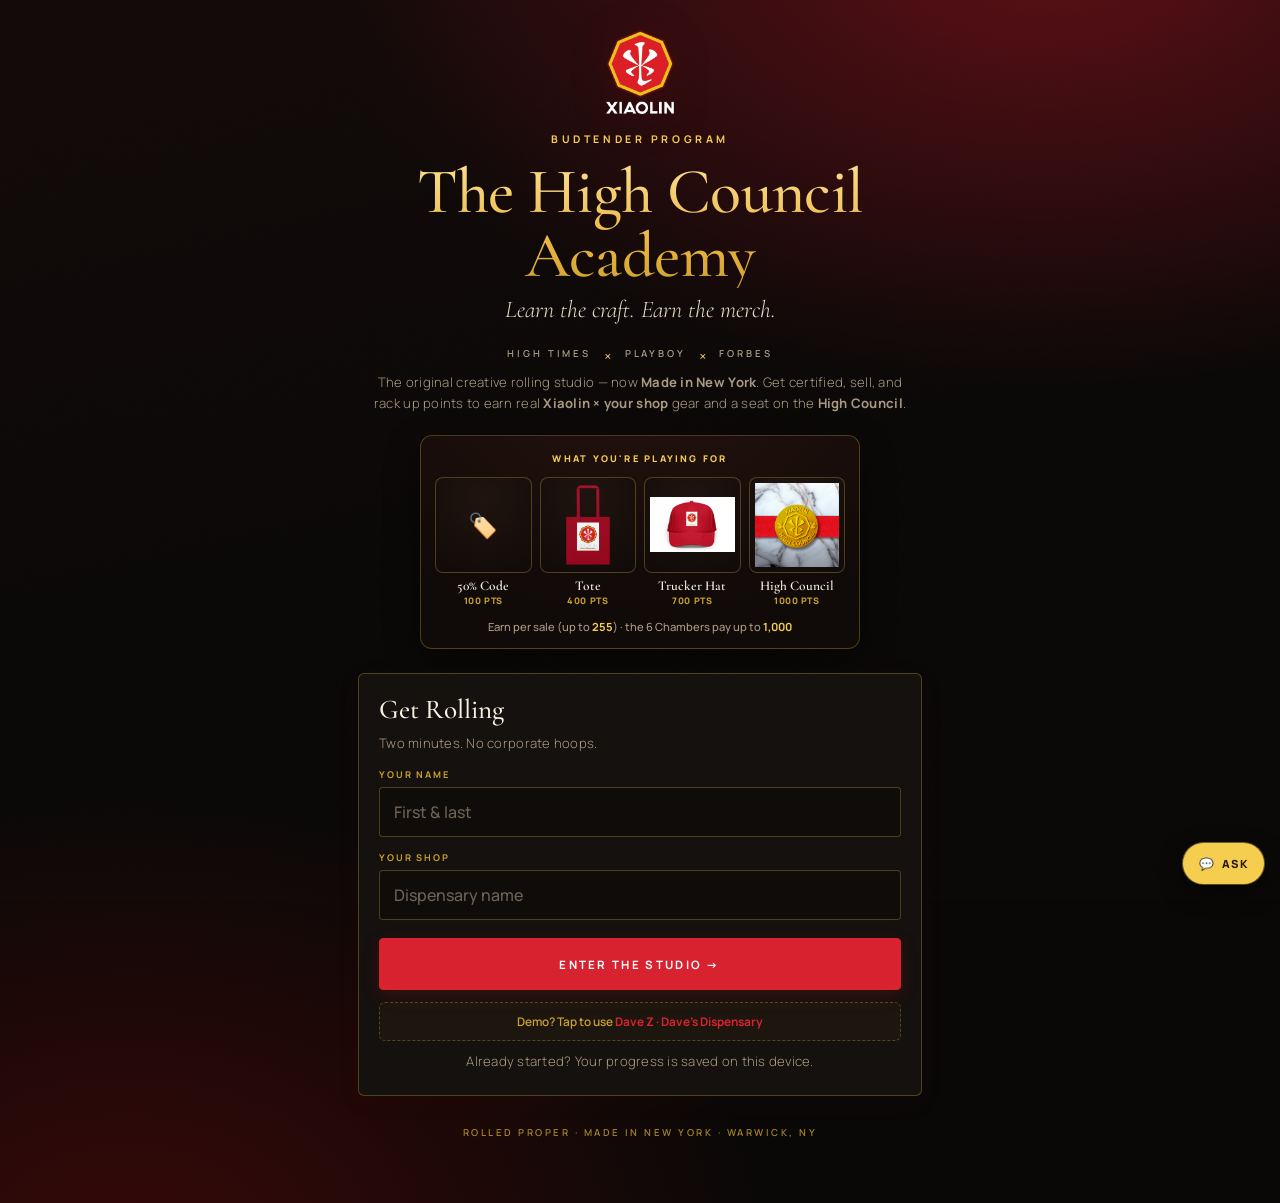
==== commit 81d6640d: "Wire Xiaolin gate intro into the app" ====
--- a/index.html
+++ b/index.html
@@ -17,6 +17,8 @@
 <link rel="preconnect" href="https://fonts.gstatic.com" crossorigin>
 <link href="https://fonts.googleapis.com/css2?family=Cormorant+Garamond:ital,wght@0,400;0,500;0,600;1,400;1,500&family=Manrope:wght@300;400;500;600;700;800&family=Noto+Serif+SC:wght@300;500;700&display=swap" rel="stylesheet">
 <link rel="stylesheet" href="styles.css">
+<link rel="stylesheet" href="gates.css">
+<script defer src="gates.js"></script>
 </head>
 <body>
 <div class="paper-noise"></div>
--- a/styles.css
+++ b/styles.css
@@ -253,6 +253,50 @@
 .ml-co{font-size:.6rem;letter-spacing:.14em;text-transform:uppercase;color:var(--gold-deep);font-weight:700;margin-top:3px}
 .ml-d{font-size:.78rem;color:var(--mute);line-height:1.4;margin-top:5px}
 
+/* bot apply button */
+.hcb-apply{margin:8px 0 2px}
+.hcb-apply button{background:var(--gold);color:#241400;border:none;border-radius:8px;padding:11px 16px;font-weight:800;
+  font-size:.78rem;letter-spacing:.04em;cursor:pointer;width:100%;touch-action:manipulation}
+.hcb-apply button:active{transform:scale(.98)}
+
+/* admin App Expert card */
+.expert-card{display:flex;align-items:center;gap:13px;cursor:pointer;margin:14px 0;padding:16px 16px;border-radius:10px;
+  background:radial-gradient(120% 120% at 50% 0%,#2a0f0c,#15110e);border:1px solid var(--gold-soft);
+  box-shadow:0 8px 24px rgba(0,0,0,.4)}
+.expert-card:active{transform:scale(.99)}
+.expert-card .ex-ico{font-size:1.9rem;flex-shrink:0}
+.expert-card .ex-h{font-family:var(--serif);font-size:1.25rem;color:var(--gold);font-weight:600;line-height:1}
+.expert-card .ex-d{font-size:.76rem;color:var(--ink-soft);line-height:1.4;margin-top:4px}
+.expert-card .ex-go{flex-shrink:0;font-size:.6rem;letter-spacing:.14em;text-transform:uppercase;color:var(--gold);font-weight:800}
+/* admin bot accent */
+#hcBotPanel.admin{border-color:var(--gold)}
+#hcBotPanel.admin .hcb-head{background:radial-gradient(120% 120% at 50% 0%,#3a1a06,#15110e)}
+#hcBotPanel.admin .hcb-msg.user{background:var(--gold)}
+
+/* support bot widget */
+#hcBot{position:fixed;right:16px;bottom:calc(16px + env(safe-area-inset-bottom));z-index:60}
+#hcBotBtn{display:flex;align-items:center;gap:7px;background:var(--gold);color:#241400;border:none;border-radius:100px;
+  padding:12px 16px;font-family:var(--sans);font-weight:800;font-size:.74rem;letter-spacing:.08em;text-transform:uppercase;
+  box-shadow:0 8px 24px rgba(0,0,0,.45),0 0 0 1px rgba(245,206,80,.5);cursor:pointer;touch-action:manipulation}
+#hcBotBtn span{font-size:.7rem}
+#hcBotBtn:active{transform:scale(.96)}
+#hcBotPanel{position:fixed;right:14px;bottom:calc(72px + env(safe-area-inset-bottom));width:min(360px,calc(100vw - 28px));
+  height:min(520px,70vh);background:#120c0a;border:1px solid var(--gold-soft);border-radius:14px;overflow:hidden;
+  display:flex;flex-direction:column;box-shadow:0 20px 60px rgba(0,0,0,.6)}
+.hcb-head{display:flex;align-items:center;justify-content:space-between;padding:13px 15px;
+  background:radial-gradient(120% 120% at 50% 0%,#2a0f0c,#15110e);border-bottom:1px solid var(--card-line)}
+.hcb-head span{font-family:var(--serif);font-size:1.1rem;color:var(--gold);font-weight:600}
+.hcb-head button{background:none;border:none;color:var(--mute);font-size:1.1rem;cursor:pointer;padding:2px 6px}
+.hcb-msgs{flex:1;overflow-y:auto;padding:14px;display:flex;flex-direction:column;gap:10px}
+.hcb-msg{max-width:85%;padding:10px 13px;border-radius:12px;font-size:.86rem;line-height:1.45;white-space:pre-wrap;word-break:break-word}
+.hcb-msg.assistant{background:var(--card);border:1px solid var(--card-line);color:var(--ink-soft);align-self:flex-start;border-bottom-left-radius:3px}
+.hcb-msg.user{background:var(--gold);color:#241400;align-self:flex-end;font-weight:500;border-bottom-right-radius:3px}
+.hcb-typing{letter-spacing:2px;color:var(--gold);animation:hcblink 1s infinite}
+@keyframes hcblink{50%{opacity:.4}}
+.hcb-input{display:flex;gap:8px;padding:11px;border-top:1px solid var(--card-line);background:#0f0c0a}
+.hcb-input input{flex:1;padding:11px 13px;background:#1a1512;border:1px solid var(--card-line);border-radius:100px;color:var(--ink);font-size:15px}
+.hcb-input button{flex-shrink:0;width:42px;border:none;border-radius:50%;background:var(--gold);color:#241400;font-size:1.1rem;font-weight:800;cursor:pointer}
+
 /* High Council events */
 .ev-list{display:flex;flex-direction:column;gap:10px}
 .ev-row{display:flex;gap:13px;background:var(--card);border:1px solid var(--card-line);border-radius:10px;padding:13px 14px}
--- a/gates.css
+++ b/gates.css
@@ -0,0 +1,20 @@
+/* ===== Xiaolin Gate Intro ===== */
+#xl-gate{position:fixed;inset:0;z-index:99999;display:flex;align-items:center;justify-content:center;overflow:hidden;background:#000;animation:xlGateFade .6s ease 2.4s forwards}
+#xl-gate.xl-skip{animation:xlGateFade .35s ease forwards}
+#xl-gate .xl-door{position:absolute;top:0;height:100%;width:50%;background:linear-gradient(180deg,#2a2422 0%,#1a1614 50%,#221c1a 100%);box-shadow:inset 0 0 120px rgba(0,0,0,.8);will-change:transform}
+#xl-gate .xl-door::before{content:'';position:absolute;top:0;height:100%;width:6px;background:linear-gradient(180deg,#d4af37,#8a6d1f,#d4af37);box-shadow:0 0 24px rgba(212,175,55,.6)}
+#xl-gate .xl-door.l{left:0;border-right:2px solid #6e1414;transform:translateX(0);animation:xlDoorL 1.6s cubic-bezier(.7,0,.3,1) .5s forwards}
+#xl-gate .xl-door.l::before{right:0}
+#xl-gate .xl-door.r{right:0;border-left:2px solid #6e1414;transform:translateX(0);animation:xlDoorR 1.6s cubic-bezier(.7,0,.3,1) .5s forwards}
+#xl-gate .xl-door.r::before{left:0}
+#xl-gate .xl-seam{position:absolute;top:0;height:100%;width:8px;left:50%;margin-left:-4px;background:linear-gradient(180deg,#b01717,#6e1414,#b01717);box-shadow:0 0 30px rgba(176,23,23,.8);animation:xlSeamFade .8s ease 1.1s forwards;will-change:opacity}
+#xl-gate .xl-crest{position:relative;z-index:2;text-align:center;opacity:0;transform:scale(.8);animation:xlCrest 1.2s ease 1.2s forwards}
+#xl-gate .xl-crest .xl-word{font-family:Georgia,'Times New Roman',serif;font-size:clamp(38px,9vw,96px);letter-spacing:.18em;font-weight:700;background:linear-gradient(180deg,#f4e2a1,#d4af37,#8a6d1f);-webkit-background-clip:text;background-clip:text;color:transparent;text-shadow:0 2px 30px rgba(212,175,55,.4)}
+#xl-gate .xl-crest .xl-sub{margin-top:10px;font-family:Georgia,serif;font-size:clamp(11px,2.4vw,15px);letter-spacing:.42em;color:#b01717;text-transform:uppercase}
+#xl-gate .xl-tap{position:absolute;bottom:26px;left:0;right:0;text-align:center;font-family:Georgia,serif;font-size:11px;letter-spacing:.3em;color:rgba(212,175,55,.55);text-transform:uppercase;animation:xlBlink 1.6s ease infinite}
+@keyframes xlDoorL{to{transform:translateX(-100%)}}
+@keyframes xlDoorR{to{transform:translateX(100%)}}
+@keyframes xlSeamFade{to{opacity:0}}
+@keyframes xlCrest{0%{opacity:0;transform:scale(.8)}60%{opacity:1;transform:scale(1.04)}100%{opacity:1;transform:scale(1)}}
+@keyframes xlGateFade{to{opacity:0;visibility:hidden}}
+@keyframes xlBlink{0%,100%{opacity:.25}50%{opacity:.7}}
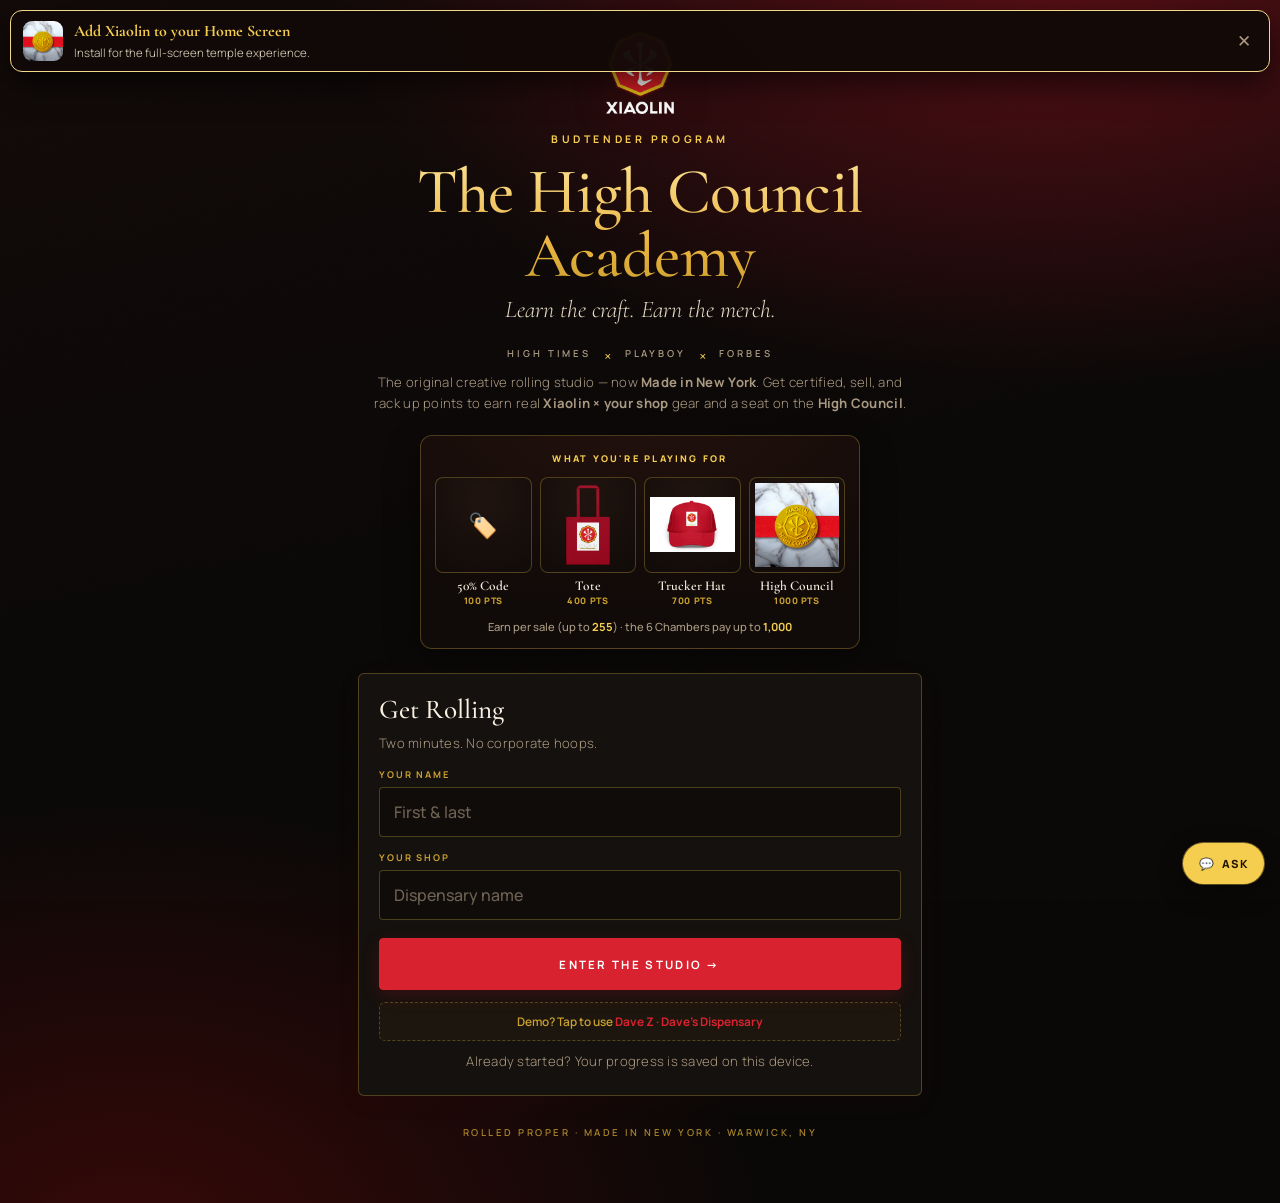
==== commit bb8c7320: "Installable PWA + Add-to-Home-Screen banner (first 10s) - manifest.json (display:standalone) + maska" ====
--- a/index.html
+++ b/index.html
@@ -7,7 +7,13 @@
 <meta name="description" content="Budtender training for Made in Xiaolin — Colorado's only creative rolling studio. Learn the lineup, pass the quizzes, earn the merch. Rolled Proper.">
 <meta name="theme-color" content="#0a0807">
 <link rel="icon" href="img/xiaolin-logo.png">
-<link rel="apple-touch-icon" href="img/xiaolin-logo.png">
+<!-- Installable PWA → launches fullscreen (standalone) on mobile -->
+<link rel="manifest" href="manifest.json">
+<meta name="mobile-web-app-capable" content="yes">
+<meta name="apple-mobile-web-app-capable" content="yes">
+<meta name="apple-mobile-web-app-status-bar-style" content="black-translucent">
+<meta name="apple-mobile-web-app-title" content="Xiaolin">
+<link rel="apple-touch-icon" href="img/icon-192.png">
 <!-- Open Graph for shareability -->
 <meta property="og:title" content="Made in Xiaolin · High Council Academy">
 <meta property="og:description" content="Train on the lineup, pass the quizzes, earn the merch. Rolled Proper.">
@@ -23,6 +29,7 @@
 <body>
 <div class="paper-noise"></div>
 <div class="wrap"><div id="app"></div></div>
+<script src="a2hs.js"></script>
 <script src="data.js"></script>
 <script src="app.js"></script>
 </body>
--- a/styles.css
+++ b/styles.css
@@ -123,8 +123,40 @@
 
 /* training reading view */
 .reader-hero{width:100%;height:200px;object-fit:cover;border-radius:6px;margin-bottom:6px;border:1px solid var(--card-line)}
-.reader p{margin-bottom:1rem;font-size:1.02rem}
-.reader p:first-of-type{font-size:1.12rem;color:var(--ink)}
+.reader p{margin:0 0 .62rem;font-size:1.02rem;line-height:1.6}
+.reader p:empty{margin-bottom:.5rem}
+.reader p:first-of-type{font-size:1.1rem;color:var(--ink)}
+.reader strong, .chamber-intro strong, .cs-body strong{color:var(--gold);font-weight:700}
+
+/* centered home header */
+.dash-head{text-align:center;margin:6px 0 4px}
+.dash-head .kicker{text-align:center;margin-bottom:6px}
+.member-name{font-family:var(--serif);font-size:1.15rem;color:var(--ink-soft);font-style:italic;margin-bottom:8px}
+.dash-title{text-align:center;font-size:clamp(2.2rem,8vw,3rem);margin:0 auto}
+
+/* temple-gate CTA button */
+.gate-cta{display:block;text-decoration:none;text-align:center;margin:18px 0;padding:30px 18px 26px;border-radius:16px 16px 7px 7px;position:relative;overflow:hidden;
+  background:linear-gradient(rgba(18,7,5,.62),rgba(18,7,5,.74)), url(img/gate-doors.jpg) center/cover;
+  border:2px solid var(--gold-soft);box-shadow:0 12px 34px rgba(0,0,0,.5), inset 0 0 60px rgba(0,0,0,.45);
+  transition:transform .15s, box-shadow .15s}
+.gate-cta:active{transform:scale(.99)}
+.gate-cta:before{content:"";position:absolute;top:0;bottom:0;left:50%;width:2px;margin-left:-1px;background:linear-gradient(180deg,transparent,rgba(245,206,80,.55),transparent)}
+.gate-cta .gc-k{position:relative;font-size:.6rem;letter-spacing:.34em;text-transform:uppercase;color:var(--gold);font-weight:800}
+.gate-cta .gc-t{position:relative;display:block;font-family:var(--serif);font-size:clamp(1.9rem,7.5vw,2.5rem);line-height:1.06;font-weight:600;margin:8px 0 6px;
+  background:linear-gradient(180deg,#fbe899,#e8b13c 70%,#caa12f);-webkit-background-clip:text;background-clip:text;-webkit-text-fill-color:transparent;text-shadow:0 2px 30px rgba(245,206,80,.3)}
+.gate-cta .gc-hint{position:relative;font-size:.66rem;letter-spacing:.1em;color:var(--ink-soft);font-weight:600}
+
+/* chamber intro on All Chambers page */
+.chamber-intro{margin:-2px 0 12px;padding:12px 14px;border-left:3px solid var(--gold-soft);background:rgba(245,206,80,.05);border-radius:0 8px 8px 0}
+.chamber-intro p{margin:0 0 .5rem;font-size:.86rem;line-height:1.55;color:var(--ink-soft)}
+.chamber-intro p:last-child{margin-bottom:0}
+
+/* chamber complete + final screens */
+.complete-screen{text-align:center;padding:14px 0 10px}
+.complete-screen .cs-seal{width:96px;height:96px;border-radius:50%;object-fit:cover;border:2px solid var(--gold-soft);margin:8px auto 14px;display:block;box-shadow:0 0 40px rgba(245,206,80,.4)}
+.complete-screen .cs-seal.big{width:130px;height:130px;box-shadow:0 0 64px rgba(245,206,80,.6)}
+.complete-screen .cs-body{text-align:left;max-width:520px;margin:14px auto 8px}
+.complete-screen.final{padding-top:8px}
 
 /* products */
 .prod-row{display:flex;gap:14px;align-items:center;padding:14px 0;border-bottom:1px solid var(--line-soft)}
@@ -258,6 +290,7 @@
 .hcb-apply button{background:var(--gold);color:#241400;border:none;border-radius:8px;padding:11px 16px;font-weight:800;
   font-size:.78rem;letter-spacing:.04em;cursor:pointer;width:100%;touch-action:manipulation}
 .hcb-apply button:active{transform:scale(.98)}
+.hcb-apply.done{background:var(--good-soft);border:1px solid var(--good);color:var(--good);border-radius:8px;padding:10px 14px;font-weight:700;font-size:.78rem;text-align:center}
 
 /* admin App Expert card */
 .expert-card{display:flex;align-items:center;gap:13px;cursor:pointer;margin:14px 0;padding:16px 16px;border-radius:10px;
@@ -307,6 +340,19 @@
 .ev-t{font-family:var(--serif);font-size:1.15rem;color:var(--ink);font-weight:600;line-height:1.1;margin-top:2px}
 .ev-note{font-size:.78rem;color:var(--mute);line-height:1.4;margin-top:3px}
 .ev-where{font-size:.68rem;color:var(--gold-deep);font-weight:600;margin-top:4px}
+
+/* Add-to-Home-Screen banner */
+#a2hs{position:fixed;z-index:100001;left:10px;right:10px;top:calc(10px + env(safe-area-inset-top));
+  display:flex;align-items:center;gap:11px;padding:10px 12px;border-radius:12px;
+  background:rgba(18,10,8,.97);border:1px solid var(--gold-soft);box-shadow:0 12px 32px rgba(0,0,0,.6);
+  transform:translateY(-150%);transition:transform .4s cubic-bezier(.2,.85,.25,1)}
+#a2hs.show{transform:translateY(0)}
+#a2hs img{width:40px;height:40px;border-radius:9px;flex-shrink:0}
+#a2hs .a2-tx{flex:1;min-width:0;line-height:1.25}
+#a2hs .a2-tx b{display:block;font-family:var(--serif);font-size:1rem;color:var(--gold)}
+#a2hs .a2-tx span{font-size:.72rem;color:var(--ink-soft)}
+#a2hs #a2-add{flex-shrink:0;background:var(--gold);color:#241400;border:none;border-radius:100px;padding:9px 15px;font-weight:800;font-size:.72rem;letter-spacing:.06em;cursor:pointer}
+#a2hs #a2-x{flex-shrink:0;background:none;border:none;color:var(--mute);font-size:1.05rem;cursor:pointer;padding:2px 6px}
 
 /* admin chip */
 .admin-chip{font-size:.56rem;letter-spacing:.16em;text-transform:uppercase;font-weight:800;color:#241400;background:var(--gold);
--- a/gates.css
+++ b/gates.css
@@ -1,20 +1,70 @@
-/* ===== Xiaolin Gate Intro ===== */
-#xl-gate{position:fixed;inset:0;z-index:99999;display:flex;align-items:center;justify-content:center;overflow:hidden;background:#000;animation:xlGateFade .6s ease 2.4s forwards}
-#xl-gate.xl-skip{animation:xlGateFade .35s ease forwards}
-#xl-gate .xl-door{position:absolute;top:0;height:100%;width:50%;background:linear-gradient(180deg,#2a2422 0%,#1a1614 50%,#221c1a 100%);box-shadow:inset 0 0 120px rgba(0,0,0,.8);will-change:transform}
-#xl-gate .xl-door::before{content:'';position:absolute;top:0;height:100%;width:6px;background:linear-gradient(180deg,#d4af37,#8a6d1f,#d4af37);box-shadow:0 0 24px rgba(212,175,55,.6)}
-#xl-gate .xl-door.l{left:0;border-right:2px solid #6e1414;transform:translateX(0);animation:xlDoorL 1.6s cubic-bezier(.7,0,.3,1) .5s forwards}
-#xl-gate .xl-door.l::before{right:0}
-#xl-gate .xl-door.r{right:0;border-left:2px solid #6e1414;transform:translateX(0);animation:xlDoorR 1.6s cubic-bezier(.7,0,.3,1) .5s forwards}
-#xl-gate .xl-door.r::before{left:0}
-#xl-gate .xl-seam{position:absolute;top:0;height:100%;width:8px;left:50%;margin-left:-4px;background:linear-gradient(180deg,#b01717,#6e1414,#b01717);box-shadow:0 0 30px rgba(176,23,23,.8);animation:xlSeamFade .8s ease 1.1s forwards;will-change:opacity}
-#xl-gate .xl-crest{position:relative;z-index:2;text-align:center;opacity:0;transform:scale(.8);animation:xlCrest 1.2s ease 1.2s forwards}
-#xl-gate .xl-crest .xl-word{font-family:Georgia,'Times New Roman',serif;font-size:clamp(38px,9vw,96px);letter-spacing:.18em;font-weight:700;background:linear-gradient(180deg,#f4e2a1,#d4af37,#8a6d1f);-webkit-background-clip:text;background-clip:text;color:transparent;text-shadow:0 2px 30px rgba(212,175,55,.4)}
-#xl-gate .xl-crest .xl-sub{margin-top:10px;font-family:Georgia,serif;font-size:clamp(11px,2.4vw,15px);letter-spacing:.42em;color:#b01717;text-transform:uppercase}
-#xl-gate .xl-tap{position:absolute;bottom:26px;left:0;right:0;text-align:center;font-family:Georgia,serif;font-size:11px;letter-spacing:.3em;color:rgba(212,175,55,.55);text-transform:uppercase;animation:xlBlink 1.6s ease infinite}
-@keyframes xlDoorL{to{transform:translateX(-100%)}}
-@keyframes xlDoorR{to{transform:translateX(100%)}}
+/* ===== Made in Xiaolin — temple gate (swing-open, slow cinematic reveal) ===== */
+#xl-gate{position:fixed;inset:0;z-index:99999;display:flex;align-items:center;justify-content:center;overflow:hidden;
+  background:#000;perspective:1500px;animation:xlGateFade 1s ease 4.4s forwards}
+#xl-gate.xl-skip{animation:xlGateFade .45s ease forwards}
+
+/* revealed interior + golden burst (behind the doors, seen through the opening) */
+#xl-gate:before{content:"";position:absolute;inset:0;z-index:0;background:radial-gradient(120% 82% at 50% 44%, #25100a, #000 78%)}
+#xl-gate .xl-burst{position:absolute;z-index:1;inset:0;opacity:0;
+  background:radial-gradient(circle at 50% 44%, rgba(245,206,80,.6), rgba(245,206,80,.14) 24%, transparent 46%);
+  animation:xlBurst 3.2s ease 1.4s forwards}
+#xl-gate .xl-rays{position:absolute;z-index:1;left:50%;top:44%;width:170vmax;height:170vmax;
+  transform:translate(-50%,-50%);opacity:0;pointer-events:none;
+  background:repeating-conic-gradient(from 0deg at 50% 50%, rgba(245,206,80,.15) 0deg 5deg, transparent 5deg 13deg);
+  animation:xlSpin 30s linear 1.4s infinite, xlRaysFade 4s ease 1.4s forwards}
+
+/* incense smoke billowing through the opening */
+#xl-gate .xl-smoke{position:absolute;z-index:1;left:0;right:0;bottom:-6%;height:82%;pointer-events:none}
+#xl-gate .xl-smoke span{position:absolute;bottom:0;border-radius:50%;filter:blur(30px);opacity:0;
+  background:radial-gradient(circle, rgba(238,228,208,.55), rgba(214,194,162,.16) 54%, transparent 72%);
+  animation:xlPuff 8.5s ease-in infinite}
+#xl-gate .xl-smoke span:nth-child(1){left:36%;width:40vw;height:40vw;animation-delay:1.5s}
+#xl-gate .xl-smoke span:nth-child(2){left:50%;width:30vw;height:30vw;animation-delay:2.4s}
+#xl-gate .xl-smoke span:nth-child(3){left:28%;width:34vw;height:34vw;animation-delay:3.2s}
+#xl-gate .xl-smoke span:nth-child(4){left:56%;width:26vw;height:26vw;animation-delay:3.9s}
+#xl-gate .xl-smoke span:nth-child(5){left:44%;width:32vw;height:32vw;animation-delay:4.7s}
+@keyframes xlPuff{0%{opacity:0;transform:translateY(18%) scale(.55)}22%{opacity:.7}100%{opacity:0;transform:translateY(-95%) scale(1.6)}}
+
+/* doors — each shows its half of the gate art, hinged on its OUTER edge, swings open */
+#xl-gate .xl-door{position:absolute;top:0;height:100%;width:50%;z-index:3;background-repeat:no-repeat;background-size:100vw 100vh;
+  background-color:#140805;background-image:url(img/gate-doors.jpg);box-shadow:inset 0 0 120px rgba(0,0,0,.7);
+  backface-visibility:hidden;will-change:transform}
+#xl-gate .xl-door.l{left:0;background-position:left center;transform-origin:left center;animation:xlDoorL 2.7s cubic-bezier(.55,0,.2,1) .9s forwards}
+#xl-gate .xl-door.r{right:0;background-position:right center;transform-origin:right center;animation:xlDoorR 2.7s cubic-bezier(.55,0,.2,1) .9s forwards}
+#xl-gate .xl-seam{position:absolute;z-index:3;top:0;height:100%;width:6px;left:50%;margin-left:-3px;
+  background:linear-gradient(180deg,#ffe6a8,#f5ce50,#ffe6a8);box-shadow:0 0 38px rgba(245,206,80,.9);
+  animation:xlSeamFade .9s ease 1.2s forwards}
+
+/* crest with the Made in Xiaolin logo — revealed as the doors swing open */
+#xl-gate .xl-crest{position:relative;z-index:2;text-align:center;opacity:0;transform:scale(.7);animation:xlCrest 2s ease 1.6s forwards}
+#xl-gate .xl-crest .xl-seal{width:122px;height:122px;object-fit:contain;display:block;margin:0 auto 14px;
+  filter:drop-shadow(0 0 36px rgba(245,206,80,.7));animation:xlSealGlow 2.6s ease-in-out infinite}
+#xl-gate .xl-crest .xl-kick{font-family:Georgia,serif;font-size:clamp(10px,2.2vw,13px);letter-spacing:.42em;color:#f5ce50;text-transform:uppercase;margin-bottom:8px}
+#xl-gate .xl-crest .xl-word{font-family:Georgia,'Times New Roman',serif;font-size:clamp(32px,8vw,76px);letter-spacing:.14em;font-weight:700;line-height:1.02;
+  background:linear-gradient(180deg,#fbe899,#e8b13c 65%,#caa12f);-webkit-background-clip:text;background-clip:text;color:transparent;text-shadow:0 2px 44px rgba(245,206,80,.5)}
+#xl-gate .xl-crest .xl-sub{margin-top:10px;font-family:Georgia,serif;font-size:clamp(11px,2.4vw,15px);letter-spacing:.42em;color:#d8222f;text-transform:uppercase}
+
+#xl-gate .xl-snd{position:absolute;z-index:6;top:calc(14px + env(safe-area-inset-top));right:14px;width:42px;height:42px;border-radius:50%;
+  background:rgba(0,0,0,.55);border:1px solid rgba(245,206,80,.5);color:#f5ce50;font-size:1.05rem;cursor:pointer;display:flex;align-items:center;justify-content:center}
+#xl-gate .xl-snd:active{transform:scale(.94)}
+#xl-gate .xl-tap{position:absolute;z-index:6;bottom:calc(26px + env(safe-area-inset-bottom));left:0;right:0;text-align:center;
+  font-family:Georgia,serif;font-size:11px;letter-spacing:.3em;color:rgba(245,206,80,.55);text-transform:uppercase;animation:xlBlink 1.6s ease infinite}
+
+@keyframes xlDoorL{to{transform:rotateY(-118deg)}}
+@keyframes xlDoorR{to{transform:rotateY(118deg)}}
 @keyframes xlSeamFade{to{opacity:0}}
-@keyframes xlCrest{0%{opacity:0;transform:scale(.8)}60%{opacity:1;transform:scale(1.04)}100%{opacity:1;transform:scale(1)}}
+@keyframes xlCrest{0%{opacity:0;transform:scale(.7)}55%{opacity:1;transform:scale(1.06)}100%{opacity:1;transform:scale(1)}}
+@keyframes xlBurst{0%{opacity:0}60%{opacity:1}100%{opacity:.85}}
+@keyframes xlRaysFade{to{opacity:.6}}
+@keyframes xlSpin{from{transform:translate(-50%,-50%) rotate(0)}to{transform:translate(-50%,-50%) rotate(360deg)}}
+@keyframes xlSealGlow{50%{filter:drop-shadow(0 0 64px rgba(245,206,80,.95))}}
 @keyframes xlGateFade{to{opacity:0;visibility:hidden}}
 @keyframes xlBlink{0%,100%{opacity:.25}50%{opacity:.7}}
+
+/* quicker chamber gates (still a swing, just snappier) */
+#xl-gate.xl-quick{animation:xlGateFade .8s ease 3.1s forwards}
+#xl-gate.xl-quick .xl-door.l,#xl-gate.xl-quick .xl-door.r{animation-duration:2s;animation-delay:.5s}
+#xl-gate.xl-quick .xl-seam{animation-delay:.9s}
+#xl-gate.xl-quick .xl-crest{animation-delay:1.1s}
+#xl-gate.xl-quick .xl-burst{animation-delay:1s}
+#xl-gate.xl-quick .xl-rays{animation-delay:1s}
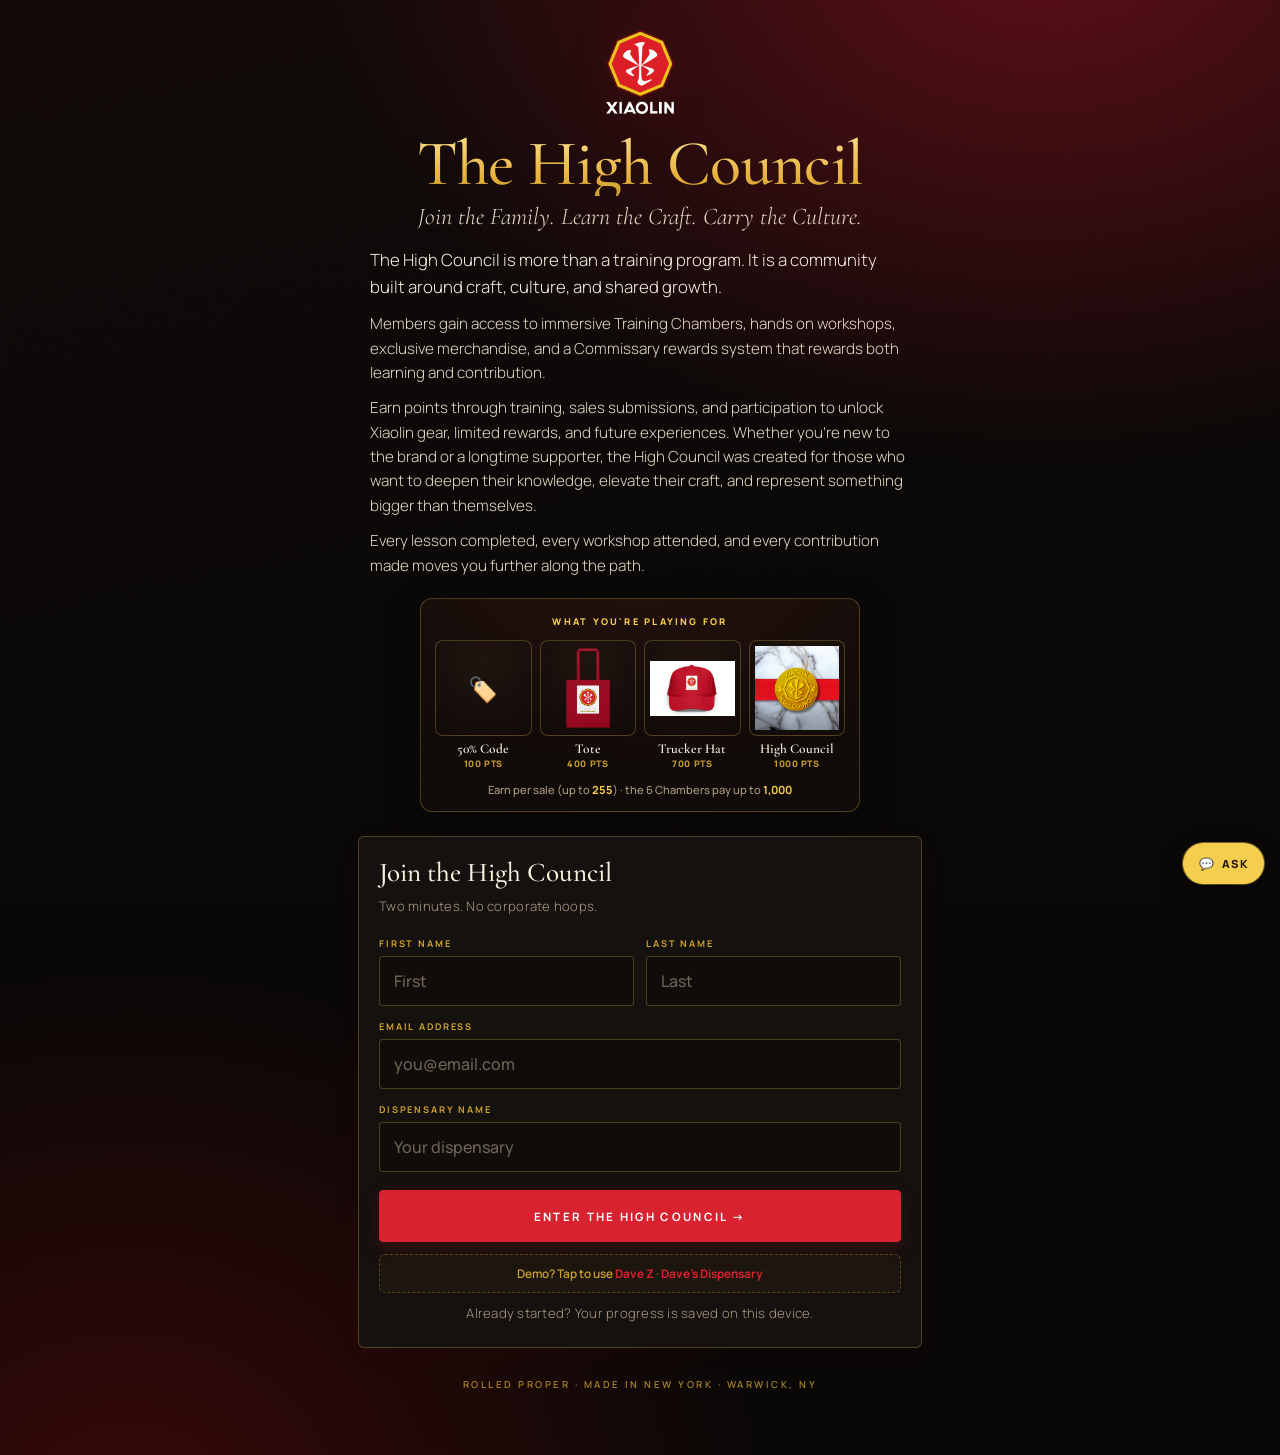
==== commit e673ea30: "Title: drop 'Academy' -> 'Made in Xiaolin · The High Council'" ====
--- a/index.html
+++ b/index.html
@@ -3,7 +3,7 @@
 <head>
 <meta charset="UTF-8">
 <meta name="viewport" content="width=device-width, initial-scale=1, maximum-scale=1, viewport-fit=cover">
-<title>Made in Xiaolin · High Council Academy</title>
+<title>Made in Xiaolin · The High Council</title>
 <meta name="description" content="Budtender training for Made in Xiaolin — Colorado's only creative rolling studio. Learn the lineup, pass the quizzes, earn the merch. Rolled Proper.">
 <meta name="theme-color" content="#0a0807">
 <link rel="icon" href="img/xiaolin-logo.png">
@@ -15,7 +15,7 @@
 <meta name="apple-mobile-web-app-title" content="Xiaolin">
 <link rel="apple-touch-icon" href="img/icon-192.png">
 <!-- Open Graph for shareability -->
-<meta property="og:title" content="Made in Xiaolin · High Council Academy">
+<meta property="og:title" content="Made in Xiaolin · The High Council">
 <meta property="og:description" content="Train on the lineup, pass the quizzes, earn the merch. Rolled Proper.">
 <meta property="og:image" content="img/cannagars/godfather.png">
 <meta property="og:type" content="website">
--- a/styles.css
+++ b/styles.css
@@ -64,6 +64,11 @@
 /* cards */
 .card{background:var(--card);border:1px solid var(--card-line);border-radius:6px;padding:22px 20px;margin:14px 0;box-shadow:0 6px 24px rgba(90,8,14,.07)}
 .card.flush{padding:0;overflow:hidden}
+.cover .cover-desc{max-width:540px;margin:16px auto 4px;text-align:left}
+.cover .cover-desc p{font-size:.95rem;line-height:1.6;color:var(--ink-soft);margin:0 0 .7rem}
+.cover .cover-desc p:first-child{font-size:1.05rem;color:var(--ink)}
+.two-col{display:flex;gap:12px}
+.two-col .field{flex:1;min-width:0}
 .field{margin-top:14px}
 label{display:block;font-size:.58rem;letter-spacing:.2em;text-transform:uppercase;color:var(--gold-deep);font-weight:700;margin-bottom:6px}
 input{width:100%;padding:13px 14px;background:#0f0c0a;border:1.5px solid var(--card-line);border-radius:4px;
@@ -95,7 +100,8 @@
 .prog-label{font-size:.72rem;color:var(--mute);font-weight:600;letter-spacing:.04em}
 
 /* training modules */
-.mod-head{display:flex;align-items:center;justify-content:space-between;gap:10px;margin:22px 0 10px;padding-bottom:8px;border-bottom:1px solid var(--line-soft)}
+/* Chamber titles centered on the Modules page (level + title stacked & centered, bonus below) */
+.mod-head{display:flex;flex-direction:column;align-items:center;text-align:center;gap:5px;margin:24px 0 10px;padding-bottom:9px;border-bottom:1px solid var(--line-soft)}
 .mod-head .mod-lvl{display:inline-block;font-size:.54rem;letter-spacing:.18em;text-transform:uppercase;font-weight:800;
   color:#241400;background:var(--gold);padding:3px 8px;border-radius:100px;margin-right:9px;vertical-align:middle}
 .mod-head .mod-ttl{font-family:var(--serif);font-size:1.35rem;color:var(--ink);font-weight:600}
@@ -122,11 +128,62 @@
 .sect-card.passed .badge{color:var(--good)}
 
 /* training reading view */
-.reader-hero{width:100%;height:200px;object-fit:cover;border-radius:6px;margin-bottom:6px;border:1px solid var(--card-line)}
+/* Full product image, never cropped — natural aspect, scales to width */
+.reader-hero{display:block;width:100%;height:auto;object-fit:contain;border-radius:8px;margin-bottom:10px;border:1px solid var(--card-line);background:#1c0f0b}
 .reader p{margin:0 0 .62rem;font-size:1.02rem;line-height:1.6}
 .reader p:empty{margin-bottom:.5rem}
 .reader p:first-of-type{font-size:1.1rem;color:var(--ink)}
 .reader strong, .chamber-intro strong, .cs-body strong{color:var(--gold);font-weight:700}
+/* lesson sub-headings + lists (so specs / "When to recommend" read as sections, not run-ons) */
+.reader h4{font-family:var(--serif);font-size:1.18rem;color:var(--gold);font-weight:700;margin:1.25rem 0 .5rem;line-height:1.25;text-align:center}
+.reader h4:first-child{margin-top:.25rem}
+.reader ul{margin:.35rem 0 1rem;padding:0;list-style:none}
+.reader ul li{position:relative;padding-left:1.15rem;margin:.32rem 0;font-size:1.0rem;line-height:1.5}
+.reader ul li::before{content:"•";color:var(--gold);position:absolute;left:.1rem;top:-.02rem;font-weight:700}
+/* spec sheet: label left, value right, each on its own line */
+.reader ul.specs{margin:.4rem 0 1rem;border-top:1px solid var(--line-soft)}
+.reader ul.specs li{display:flex;justify-content:space-between;align-items:baseline;gap:14px;
+  padding:.46rem 0;margin:0;border-bottom:1px solid var(--line-soft)}
+.reader ul.specs li::before{content:none}
+.reader ul.specs li b{color:var(--ink-soft);font-weight:600}
+.reader ul.specs li span{color:var(--gold-deep);font-weight:700;text-align:right;white-space:nowrap}
+
+/* Submit Sales banner (Commissary Contributions) — tappable, never distorted */
+.sale-banner{display:block;margin:14px 0;border-radius:12px;overflow:hidden;border:1px solid var(--gold-soft);
+  box-shadow:0 6px 18px rgba(90,8,14,.18);transition:transform .15s,box-shadow .15s}
+.sale-banner:hover{transform:translateY(-2px);box-shadow:0 10px 28px rgba(90,8,14,.30)}
+.sale-banner img{display:block;width:100%;height:auto}
+
+/* prominent store CTA */
+.store-cta{display:flex;align-items:center;gap:13px;margin:12px 0;padding:14px 16px;text-decoration:none;
+  border-radius:12px;border:1px solid var(--gold-soft);color:var(--ink);
+  background:linear-gradient(100deg,#fff7e6,#fdeecb);box-shadow:0 6px 18px rgba(156,119,34,.18);
+  transition:transform .15s,box-shadow .15s}
+.store-cta:hover{transform:translateY(-2px);box-shadow:0 10px 26px rgba(156,119,34,.28)}
+.store-cta .sc-ico{font-size:1.7rem;flex-shrink:0}
+.store-cta .sc-t{flex:1;display:flex;flex-direction:column;line-height:1.15}
+.store-cta .sc-t b{font-family:var(--serif);font-size:1.3rem;font-weight:600;color:var(--red-deep)}
+.store-cta .sc-t small{font-size:.78rem;color:var(--ink-soft);margin-top:2px}
+.store-cta .sc-go{flex-shrink:0;font-size:.66rem;letter-spacing:.14em;text-transform:uppercase;font-weight:800;color:var(--gold-deep)}
+
+/* national leaderboard */
+.lb-hero{text-align:center;margin:10px 0 16px;padding:18px;border-radius:14px;
+  background:radial-gradient(120% 120% at 50% 0%,#2a0f0c,#140b08);border:1px solid var(--gold-soft)}
+.lb-rank-big{font-family:var(--serif);font-size:3rem;font-weight:700;color:var(--gold);line-height:1}
+.lb-rank-sub{color:#e7c9ad;font-size:.92rem;line-height:1.5;margin-top:4px}
+.lb-list{display:flex;flex-direction:column;gap:8px}
+.lb-row{display:flex;align-items:center;gap:12px;padding:11px 13px;background:var(--card);
+  border:1px solid var(--card-line);border-radius:11px}
+.lb-row.top{border-color:var(--gold-soft);background:linear-gradient(100deg,#fffaf0,#fdf3da)}
+.lb-row.me{border-color:var(--red);box-shadow:0 0 0 2px rgba(154,18,27,.18)}
+.lb-rank{flex-shrink:0;width:38px;text-align:center;font-weight:800;font-size:1.1rem;color:var(--gold-deep)}
+.lb-row.top .lb-rank{font-size:1.4rem}
+.lb-who{flex:1;min-width:0}
+.lb-n{font-family:var(--serif);font-size:1.18rem;font-weight:600;line-height:1.1;display:flex;align-items:center;gap:7px}
+.lb-you{font-family:var(--sans);font-size:.56rem;letter-spacing:.12em;font-weight:800;color:#fff;background:var(--red);padding:2px 6px;border-radius:100px}
+.lb-s{font-size:.76rem;color:var(--mute);margin-top:1px;white-space:nowrap;overflow:hidden;text-overflow:ellipsis}
+.lb-pts{flex-shrink:0;text-align:right;font-weight:800;color:var(--red-deep);font-size:1.05rem}
+.lb-pts span{display:block;font-size:.56rem;letter-spacing:.1em;text-transform:uppercase;color:var(--mute);font-weight:700}
 
 /* centered home header */
 .dash-head{text-align:center;margin:6px 0 4px}
@@ -135,6 +192,14 @@
 .dash-title{text-align:center;font-size:clamp(2.2rem,8vw,3rem);margin:0 auto}
 
 /* temple-gate CTA button */
+.chambers-cta{display:block;text-decoration:none;margin:18px 0;border-radius:14px;overflow:hidden;position:relative;
+  border:1px solid var(--gold-soft);box-shadow:0 8px 24px rgba(90,8,14,.18);transition:transform .15s,box-shadow .15s}
+.chambers-cta:hover{transform:translateY(-2px);box-shadow:0 12px 30px rgba(90,8,14,.26)}
+.chambers-cta:active{transform:scale(.99)}
+.chambers-cta img{display:block;width:100%;height:auto}
+.chambers-cta .cc-hint{position:absolute;left:0;right:0;bottom:0;padding:9px 10px 10px;text-align:center;
+  font-size:.66rem;letter-spacing:.12em;font-weight:800;color:#f5ce50;text-transform:uppercase;
+  background:linear-gradient(180deg,transparent,rgba(10,6,4,.85))}
 .gate-cta{display:block;text-decoration:none;text-align:center;margin:18px 0;padding:30px 18px 26px;border-radius:16px 16px 7px 7px;position:relative;overflow:hidden;
   background:linear-gradient(rgba(18,7,5,.62),rgba(18,7,5,.74)), url(img/gate-doors.jpg) center/cover;
   border:2px solid var(--gold-soft);box-shadow:0 12px 34px rgba(0,0,0,.5), inset 0 0 60px rgba(0,0,0,.45);
@@ -336,23 +401,45 @@
 .ev-date{flex-shrink:0;width:50px;text-align:center;background:radial-gradient(120% 120% at 50% 0%,#2a0f0c,#100a08);border:1px solid var(--card-line);border-radius:8px;padding:8px 0;align-self:flex-start}
 .ev-date .ev-mo{display:block;font-size:.56rem;letter-spacing:.14em;text-transform:uppercase;color:var(--gold);font-weight:800}
 .ev-date .ev-day{display:block;font-family:var(--serif);font-size:1.5rem;color:var(--ink);font-weight:600;line-height:1}
+.ev-date.tbd{display:flex;align-items:center;justify-content:center;min-height:46px}
+.ev-date.tbd .ev-mo{font-size:.92rem;letter-spacing:.1em;color:var(--gold)}
+.ev-actions{display:flex;gap:8px;margin-top:10px;flex-wrap:wrap}
+.ev-act{font-size:.72rem;font-weight:700;text-decoration:none;padding:6px 12px;border-radius:100px;
+  border:1px solid var(--card-line);color:var(--ink-soft);background:var(--card);transition:border-color .15s,color .15s}
+.ev-act:hover{border-color:var(--gold);color:var(--gold-deep)}
+.ev-act.reg{background:var(--red);color:#fff;border-color:var(--red)}
+.ev-act.reg:hover{background:var(--red-deep);color:#fff;border-color:var(--red-deep)}
 .ev-type{font-size:.56rem;letter-spacing:.14em;text-transform:uppercase;color:var(--gold-deep);font-weight:800}
 .ev-t{font-family:var(--serif);font-size:1.15rem;color:var(--ink);font-weight:600;line-height:1.1;margin-top:2px}
 .ev-note{font-size:.78rem;color:var(--mute);line-height:1.4;margin-top:3px}
 .ev-where{font-size:.68rem;color:var(--gold-deep);font-weight:600;margin-top:4px}
 
 /* Add-to-Home-Screen banner */
-#a2hs{position:fixed;z-index:100001;left:10px;right:10px;top:calc(10px + env(safe-area-inset-top));
-  display:flex;align-items:center;gap:11px;padding:10px 12px;border-radius:12px;
+#a2hs{position:fixed;z-index:100001;left:10px;right:10px;
   background:rgba(18,10,8,.97);border:1px solid var(--gold-soft);box-shadow:0 12px 32px rgba(0,0,0,.6);
-  transform:translateY(-150%);transition:transform .4s cubic-bezier(.2,.85,.25,1)}
-#a2hs.show{transform:translateY(0)}
+  border-radius:12px;transition:transform .42s cubic-bezier(.2,.85,.25,1)}
+/* top variant (Android / desktop / "open in Safari" notice) */
+#a2hs.a2-top{top:calc(10px + env(safe-area-inset-top));display:flex;align-items:center;gap:11px;
+  padding:10px 12px;transform:translateY(-160%)}
+#a2hs.a2-top.show{transform:translateY(0)}
+/* bottom variant (iOS Safari install steps, anchored near the Share button) */
+#a2hs.a2-bottom{bottom:calc(12px + env(safe-area-inset-bottom));padding:13px 14px 16px;transform:translateY(180%)}
+#a2hs.a2-bottom.show{transform:translateY(0)}
 #a2hs img{width:40px;height:40px;border-radius:9px;flex-shrink:0}
 #a2hs .a2-tx{flex:1;min-width:0;line-height:1.25}
 #a2hs .a2-tx b{display:block;font-family:var(--serif);font-size:1rem;color:var(--gold)}
 #a2hs .a2-tx span{font-size:.72rem;color:var(--ink-soft)}
-#a2hs #a2-add{flex-shrink:0;background:var(--gold);color:#241400;border:none;border-radius:100px;padding:9px 15px;font-weight:800;font-size:.72rem;letter-spacing:.06em;cursor:pointer}
-#a2hs #a2-x{flex-shrink:0;background:none;border:none;color:var(--mute);font-size:1.05rem;cursor:pointer;padding:2px 6px}
+#a2hs #a2-add,#a2hs #a2-copy{flex-shrink:0;background:var(--gold);color:#241400;border:none;border-radius:100px;padding:9px 15px;font-weight:800;font-size:.72rem;letter-spacing:.06em;cursor:pointer;white-space:nowrap}
+#a2hs #a2-x{position:static;flex-shrink:0;background:none;border:none;color:var(--mute);font-size:1.05rem;cursor:pointer;padding:2px 6px}
+/* iOS step card */
+#a2hs.a2-ios #a2-x{position:absolute;top:6px;right:8px}
+#a2hs .a2-row{display:flex;align-items:center;gap:11px}
+#a2hs .a2-steps{margin:11px 0 0;padding:0 0 0 1.15rem;list-style:decimal}
+#a2hs .a2-steps li{font-size:.82rem;color:var(--ink-soft);margin:0 0 4px;line-height:1.45}
+#a2hs .a2-steps li b{color:var(--gold)}
+#a2hs .a2-steps svg{vertical-align:-4px;margin:0 1px}
+#a2hs .a2-point{text-align:center;color:var(--gold);font-size:1.5rem;line-height:.7;margin-top:6px;animation:a2bob 1.1s ease-in-out infinite}
+@keyframes a2bob{0%,100%{transform:translateY(0)}50%{transform:translateY(5px)}}
 
 /* admin chip */
 .admin-chip{font-size:.56rem;letter-spacing:.16em;text-transform:uppercase;font-weight:800;color:#241400;background:var(--gold);
@@ -499,7 +586,6 @@
   .topbar .brand img{height:30px}
   h1{font-size:clamp(2rem,9vw,2.6rem)}
   .card{padding:18px 16px}
-  .reader-hero{height:170px}
   .council{padding:26px 18px 22px}
   .council-seal{width:104px;height:104px}
 }
--- a/gates.css
+++ b/gates.css
@@ -43,6 +43,9 @@
 #xl-gate .xl-crest .xl-word{font-family:Georgia,'Times New Roman',serif;font-size:clamp(32px,8vw,76px);letter-spacing:.14em;font-weight:700;line-height:1.02;
   background:linear-gradient(180deg,#fbe899,#e8b13c 65%,#caa12f);-webkit-background-clip:text;background-clip:text;color:transparent;text-shadow:0 2px 44px rgba(245,206,80,.5)}
 #xl-gate .xl-crest .xl-sub{margin-top:10px;font-family:Georgia,serif;font-size:clamp(11px,2.4vw,15px);letter-spacing:.42em;color:#d8222f;text-transform:uppercase}
+/* full artwork panel revealed by the sign gate (Enter the Training Chambers) */
+#xl-gate .xl-crest .xl-sign{display:block;width:auto;height:auto;max-width:92vw;max-height:76vh;border-radius:16px;
+  box-shadow:0 0 70px rgba(245,206,80,.5);filter:drop-shadow(0 14px 46px rgba(0,0,0,.65))}
 
 #xl-gate .xl-snd{position:absolute;z-index:6;top:calc(14px + env(safe-area-inset-top));right:14px;width:42px;height:42px;border-radius:50%;
   background:rgba(0,0,0,.55);border:1px solid rgba(245,206,80,.5);color:#f5ce50;font-size:1.05rem;cursor:pointer;display:flex;align-items:center;justify-content:center}
